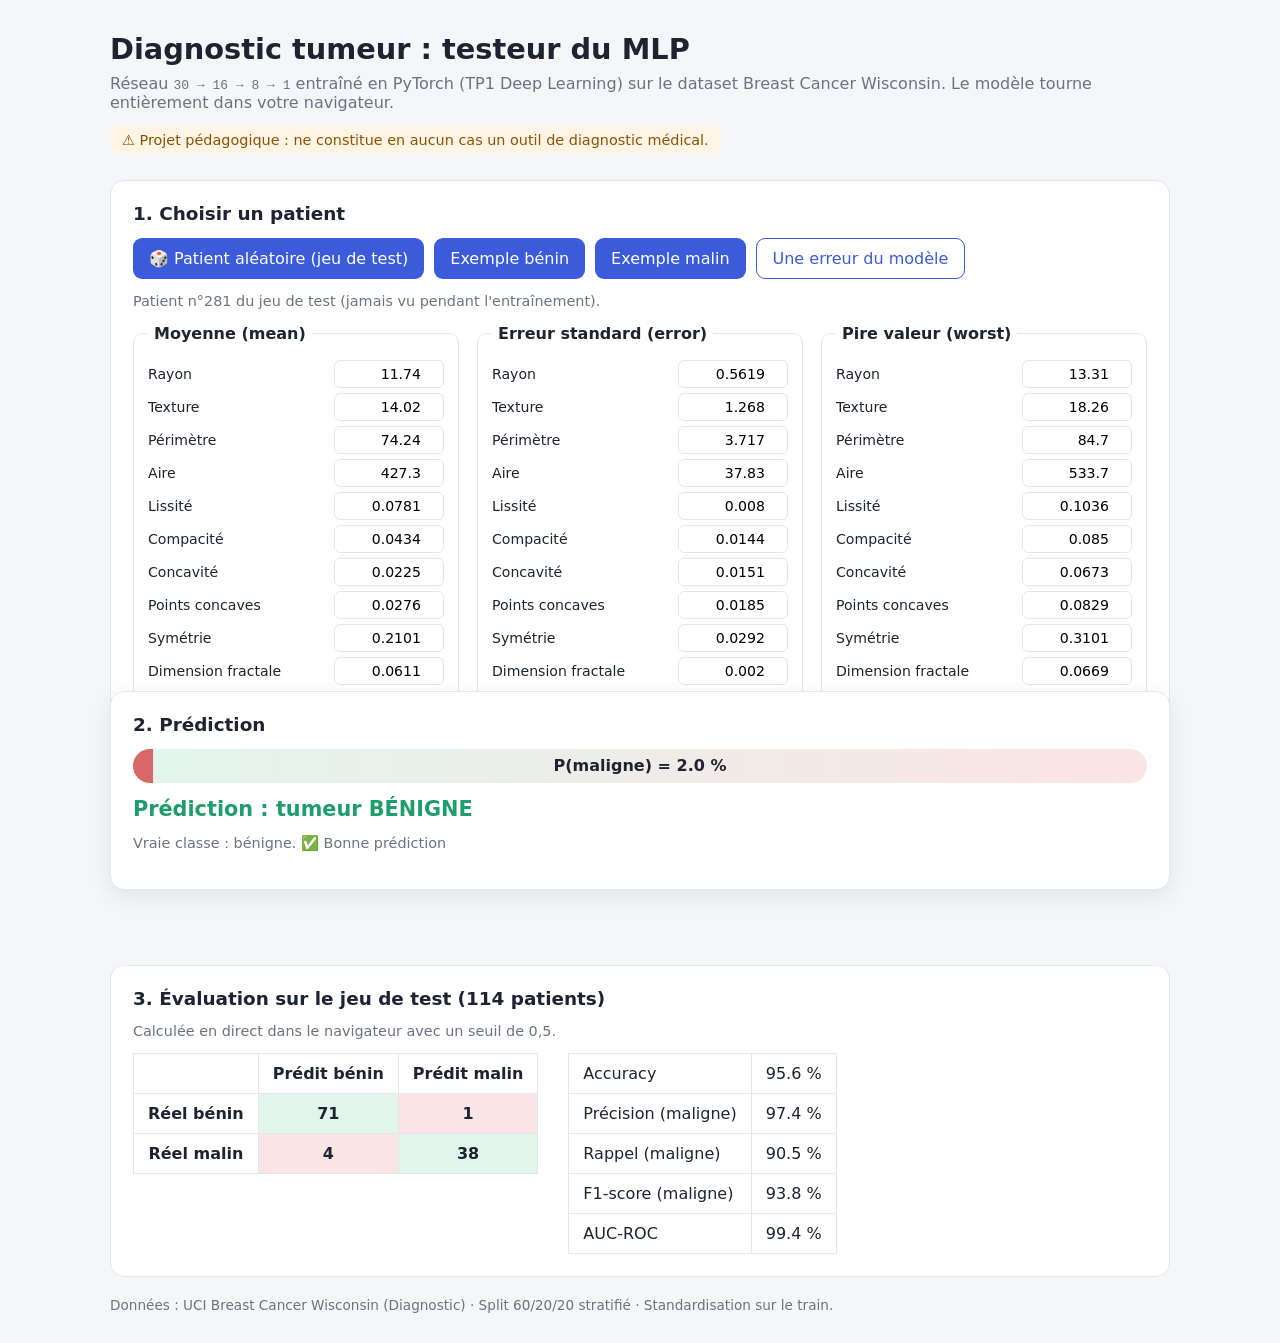
==== docs/index.html @ 28ab76d0 "App de test du MLP cancer du sein (TP1 Deep Learning) Co-Authored-By: Claude Opus 5.5 <noreply@anthr" ====
<!doctype html>
<html lang="fr">
<head>
  <meta charset="utf-8">
  <meta name="viewport" content="width=device-width, initial-scale=1">
  <title>Test du MLP — Cancer du sein (TP1 Deep Learning)</title>
  <link rel="stylesheet" href="style.css">
</head>
<body>
  <header>
    <h1>Diagnostic tumeur : testeur du MLP</h1>
    <p class="sub">Réseau <code>30 → 16 → 8 → 1</code> entraîné en PyTorch (TP1 Deep Learning) sur le dataset
      Breast Cancer Wisconsin. Le modèle tourne entièrement dans votre navigateur.</p>
    <p class="warn">⚠️ Projet pédagogique : ne constitue en aucun cas un outil de diagnostic médical.</p>
  </header>

  <main>
    <section class="card">
      <h2>1. Choisir un patient</h2>
      <div class="actions">
        <button id="btn-random">🎲 Patient aléatoire (jeu de test)</button>
        <button id="btn-benign">Exemple bénin</button>
        <button id="btn-malignant">Exemple malin</button>
        <button id="btn-error" class="ghost">Une erreur du modèle</button>
      </div>
      <p id="source" class="muted">Chargez un patient ou modifiez les valeurs ci-dessous à la main.</p>
      <div id="form" class="groups"></div>
    </section>

    <section class="card result" id="result">
      <h2>2. Prédiction</h2>
      <div class="gauge"><div id="gauge-fill"></div><span id="gauge-label">—</span></div>
      <p id="verdict" class="verdict">—</p>
      <p id="truth" class="muted"></p>
    </section>

    <section class="card">
      <h2>3. Évaluation sur le jeu de test (114 patients)</h2>
      <p class="muted">Calculée en direct dans le navigateur avec un seuil de 0,5.</p>
      <div class="eval">
        <table class="cm" id="cm"></table>
        <table class="metrics" id="metrics"></table>
      </div>
    </section>
  </main>

  <footer>Données : UCI Breast Cancer Wisconsin (Diagnostic) · Split 60/20/20 stratifié · Standardisation sur le train.</footer>
  <script src="app.js"></script>
</body>
</html>
---- docs/style.css ----
:root {
  --bg: #f5f6f8; --card: #fff; --text: #1d2330; --muted: #6b7280;
  --benign: #1f9d6b; --malignant: #d64545; --accent: #3b5bdb; --border: #e3e6eb;
}
* { box-sizing: border-box; }
body { margin: 0; font-family: system-ui, -apple-system, "Segoe UI", sans-serif; background: var(--bg); color: var(--text); }
header, main, footer { max-width: 1100px; margin: 0 auto; padding: 0 20px; }
header { padding-top: 32px; }
h1 { margin: 0 0 8px; font-size: 1.8rem; }
h2 { margin: 0 0 14px; font-size: 1.15rem; }
.sub { margin: 0; color: var(--muted); }
.warn { display: inline-block; margin: 14px 0 6px; padding: 6px 12px; border-radius: 8px; background: #fff4e5; color: #8a5300; font-size: .9rem; }
.card { background: var(--card); border: 1px solid var(--border); border-radius: 14px; padding: 22px; margin: 20px 0; }
.muted { color: var(--muted); font-size: .9rem; }
.actions { display: flex; flex-wrap: wrap; gap: 10px; }
button { border: 0; border-radius: 9px; padding: 10px 16px; font: inherit; cursor: pointer; background: var(--accent); color: #fff; }
button:hover { filter: brightness(1.1); }
button.ghost { background: transparent; color: var(--accent); border: 1px solid var(--accent); }
.groups { display: grid; grid-template-columns: repeat(auto-fit, minmax(300px, 1fr)); gap: 18px; margin-top: 8px; }
fieldset { border: 1px solid var(--border); border-radius: 10px; padding: 12px 14px; margin: 0; }
legend { font-weight: 600; padding: 0 6px; }
label { display: flex; justify-content: space-between; align-items: center; gap: 10px; font-size: .88rem; margin: 5px 0; }
input { width: 110px; padding: 5px 7px; border: 1px solid var(--border); border-radius: 6px; font: inherit; text-align: right; }
.result { position: sticky; bottom: 10px; box-shadow: 0 6px 24px rgba(0,0,0,.08); }
.gauge { position: relative; height: 34px; border-radius: 17px; background: linear-gradient(90deg, #e2f5ec, #fbe4e4); overflow: hidden; }
#gauge-fill { height: 100%; width: 0; background: var(--malignant); opacity: .8; transition: width .3s; }
#gauge-label { position: absolute; inset: 0; display: grid; place-items: center; font-weight: 600; }
.verdict { font-size: 1.3rem; font-weight: 700; margin: 14px 0 4px; }
.verdict.benign { color: var(--benign); }
.verdict.malignant { color: var(--malignant); }
.eval { display: flex; flex-wrap: wrap; gap: 30px; align-items: flex-start; }
table { border-collapse: collapse; }
td, th { border: 1px solid var(--border); padding: 10px 14px; text-align: center; }
.cm td.hit { background: #e2f5ec; font-weight: 700; }
.cm td.miss { background: #fbe4e4; font-weight: 700; }
.metrics td:first-child { text-align: left; }
footer { color: var(--muted); font-size: .85rem; padding-bottom: 30px; }
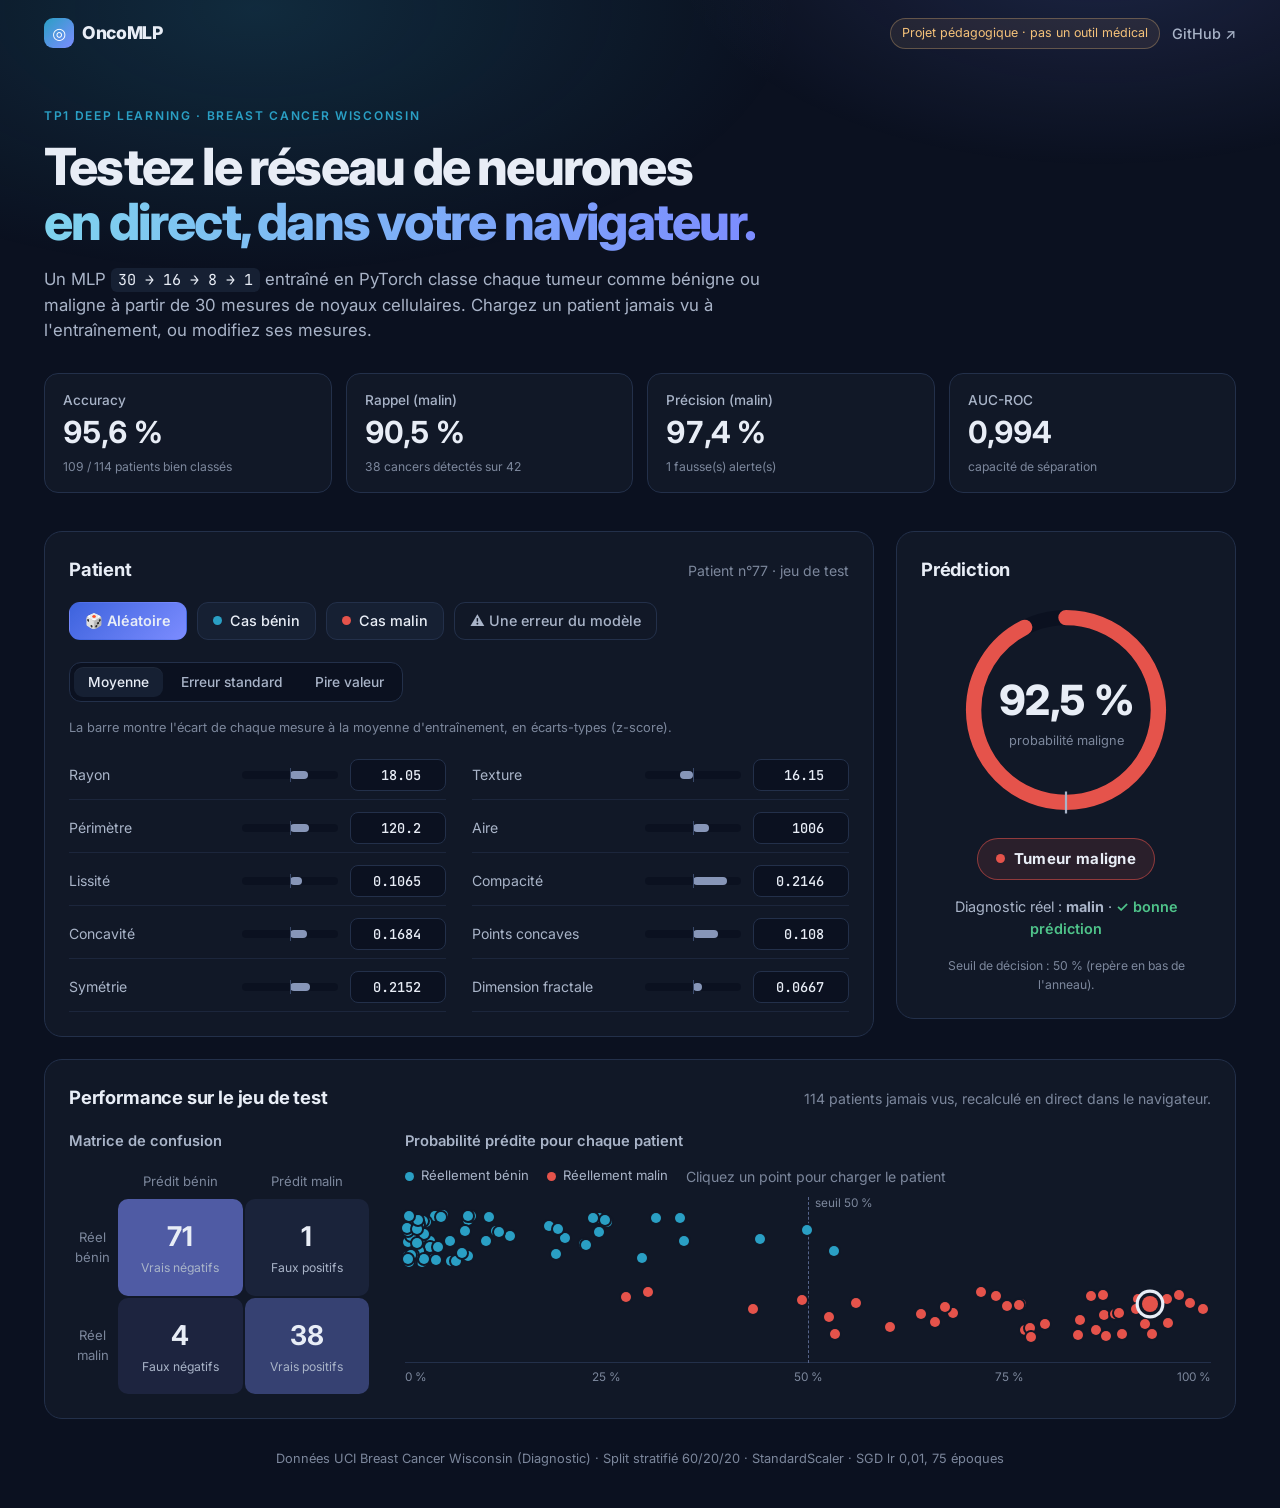
==== commit 3246895c: "Refonte du design : thème sombre, jauge circulaire, z-scores, graphique des probabilités Co-Authored" ====
--- a/docs/index.html
+++ b/docs/index.html
@@ -3,48 +3,94 @@
 <head>
   <meta charset="utf-8">
   <meta name="viewport" content="width=device-width, initial-scale=1">
-  <title>Test du MLP — Cancer du sein (TP1 Deep Learning)</title>
+  <title>OncoMLP · Testeur du modèle du TP1 Deep Learning</title>
+  <link rel="preconnect" href="https://fonts.googleapis.com">
+  <link rel="preconnect" href="https://fonts.gstatic.com" crossorigin>
+  <link href="https://fonts.googleapis.com/css2?family=Inter:wght@400;500;600;700;800&family=JetBrains+Mono:wght@500&display=swap" rel="stylesheet">
   <link rel="stylesheet" href="style.css">
 </head>
 <body>
-  <header>
-    <h1>Diagnostic tumeur : testeur du MLP</h1>
-    <p class="sub">Réseau <code>30 → 16 → 8 → 1</code> entraîné en PyTorch (TP1 Deep Learning) sur le dataset
-      Breast Cancer Wisconsin. Le modèle tourne entièrement dans votre navigateur.</p>
-    <p class="warn">⚠️ Projet pédagogique : ne constitue en aucun cas un outil de diagnostic médical.</p>
+  <div class="glow"></div>
+
+  <nav class="topbar">
+    <div class="brand"><span class="logo">◎</span> OncoMLP</div>
+    <div class="nav-right">
+      <span class="pill-warn">Projet pédagogique · pas un outil médical</span>
+      <a class="gh" href="https://github.com/diarraaaa/breast-cancer-mlp-demo" target="_blank" rel="noopener">GitHub ↗</a>
+    </div>
+  </nav>
+
+  <header class="hero">
+    <p class="eyebrow">TP1 Deep Learning · Breast Cancer Wisconsin</p>
+    <h1>Testez le réseau de neurones<br><span class="grad">en direct, dans votre navigateur.</span></h1>
+    <p class="lead">Un MLP <code>30 → 16 → 8 → 1</code> entraîné en PyTorch classe chaque tumeur comme bénigne ou maligne
+      à partir de 30 mesures de noyaux cellulaires. Chargez un patient jamais vu à l'entraînement, ou modifiez ses mesures.</p>
+    <div class="kpis" id="kpis"></div>
   </header>
 
-  <main>
-    <section class="card">
-      <h2>1. Choisir un patient</h2>
+  <main class="layout">
+    <section class="panel inputs">
+      <div class="panel-head">
+        <h2>Patient</h2>
+        <p class="muted" id="source">—</p>
+      </div>
       <div class="actions">
-        <button id="btn-random">🎲 Patient aléatoire (jeu de test)</button>
-        <button id="btn-benign">Exemple bénin</button>
-        <button id="btn-malignant">Exemple malin</button>
-        <button id="btn-error" class="ghost">Une erreur du modèle</button>
+        <button class="btn primary" id="btn-random">🎲 Aléatoire</button>
+        <button class="btn" id="btn-benign"><i class="dot benign"></i>Cas bénin</button>
+        <button class="btn" id="btn-malignant"><i class="dot malignant"></i>Cas malin</button>
+        <button class="btn ghost" id="btn-error">⚠ Une erreur du modèle</button>
       </div>
-      <p id="source" class="muted">Chargez un patient ou modifiez les valeurs ci-dessous à la main.</p>
-      <div id="form" class="groups"></div>
+      <div class="tabs" role="tablist" id="tabs"></div>
+      <p class="hint">La barre montre l'écart de chaque mesure à la moyenne d'entraînement, en écarts-types (z-score).</p>
+      <div class="features" id="features"></div>
     </section>
 
-    <section class="card result" id="result">
-      <h2>2. Prédiction</h2>
-      <div class="gauge"><div id="gauge-fill"></div><span id="gauge-label">—</span></div>
-      <p id="verdict" class="verdict">—</p>
-      <p id="truth" class="muted"></p>
-    </section>
-
-    <section class="card">
-      <h2>3. Évaluation sur le jeu de test (114 patients)</h2>
-      <p class="muted">Calculée en direct dans le navigateur avec un seuil de 0,5.</p>
-      <div class="eval">
-        <table class="cm" id="cm"></table>
-        <table class="metrics" id="metrics"></table>
+    <aside class="panel result">
+      <h2>Prédiction</h2>
+      <div class="ring-wrap">
+        <svg viewBox="0 0 200 200" class="ring">
+          <circle cx="100" cy="100" r="84" class="ring-track"/>
+          <circle cx="100" cy="100" r="84" class="ring-fill" id="ring-fill"/>
+          <line x1="6" y1="100" x2="26" y2="100" class="ring-tick"/>
+        </svg>
+        <div class="ring-center">
+          <div class="ring-value" id="ring-value">—</div>
+          <div class="ring-label">probabilité maligne</div>
+        </div>
       </div>
-    </section>
+      <div class="verdict" id="verdict">—</div>
+      <div class="truth" id="truth"></div>
+      <p class="fine">Seuil de décision : 50 % (repère en bas de l'anneau).</p>
+    </aside>
   </main>
 
-  <footer>Données : UCI Breast Cancer Wisconsin (Diagnostic) · Split 60/20/20 stratifié · Standardisation sur le train.</footer>
+  <section class="panel eval">
+    <div class="panel-head">
+      <h2>Performance sur le jeu de test</h2>
+      <p class="muted">114 patients jamais vus, recalculé en direct dans le navigateur.</p>
+    </div>
+    <div class="eval-grid">
+      <div>
+        <h3>Matrice de confusion</h3>
+        <div class="cm" id="cm"></div>
+      </div>
+      <div class="strip-wrap">
+        <h3>Probabilité prédite pour chaque patient</h3>
+        <div class="legend">
+          <span><i class="dot benign"></i>Réellement bénin</span>
+          <span><i class="dot malignant"></i>Réellement malin</span>
+          <span class="muted">Cliquez un point pour charger le patient</span>
+        </div>
+        <div class="strip" id="strip"></div>
+      </div>
+    </div>
+  </section>
+
+  <footer>
+    Données UCI Breast Cancer Wisconsin (Diagnostic) · Split stratifié 60/20/20 · StandardScaler · SGD lr 0,01, 75 époques
+  </footer>
+
+  <div class="tooltip" id="tooltip"></div>
   <script src="app.js"></script>
 </body>
 </html>
--- a/docs/style.css
+++ b/docs/style.css
@@ -1,37 +1,140 @@
 :root {
-  --bg: #f5f6f8; --card: #fff; --text: #1d2330; --muted: #6b7280;
-  --benign: #1f9d6b; --malignant: #d64545; --accent: #3b5bdb; --border: #e3e6eb;
+  --bg: #0b1120;
+  --surface: #111827;
+  --surface-2: #162033;
+  --border: #23304a;
+  --text: #e8edf6;
+  --text-2: #a9b4c8;
+  --muted: #7c879c;
+  --benign: #2a9fc4;
+  --malignant: #e5534b;
+  --accent: #7c8cff;
+  --radius: 18px;
 }
 * { box-sizing: border-box; }
-body { margin: 0; font-family: system-ui, -apple-system, "Segoe UI", sans-serif; background: var(--bg); color: var(--text); }
-header, main, footer { max-width: 1100px; margin: 0 auto; padding: 0 20px; }
-header { padding-top: 32px; }
-h1 { margin: 0 0 8px; font-size: 1.8rem; }
-h2 { margin: 0 0 14px; font-size: 1.15rem; }
-.sub { margin: 0; color: var(--muted); }
-.warn { display: inline-block; margin: 14px 0 6px; padding: 6px 12px; border-radius: 8px; background: #fff4e5; color: #8a5300; font-size: .9rem; }
-.card { background: var(--card); border: 1px solid var(--border); border-radius: 14px; padding: 22px; margin: 20px 0; }
-.muted { color: var(--muted); font-size: .9rem; }
-.actions { display: flex; flex-wrap: wrap; gap: 10px; }
-button { border: 0; border-radius: 9px; padding: 10px 16px; font: inherit; cursor: pointer; background: var(--accent); color: #fff; }
-button:hover { filter: brightness(1.1); }
-button.ghost { background: transparent; color: var(--accent); border: 1px solid var(--accent); }
-.groups { display: grid; grid-template-columns: repeat(auto-fit, minmax(300px, 1fr)); gap: 18px; margin-top: 8px; }
-fieldset { border: 1px solid var(--border); border-radius: 10px; padding: 12px 14px; margin: 0; }
-legend { font-weight: 600; padding: 0 6px; }
-label { display: flex; justify-content: space-between; align-items: center; gap: 10px; font-size: .88rem; margin: 5px 0; }
-input { width: 110px; padding: 5px 7px; border: 1px solid var(--border); border-radius: 6px; font: inherit; text-align: right; }
-.result { position: sticky; bottom: 10px; box-shadow: 0 6px 24px rgba(0,0,0,.08); }
-.gauge { position: relative; height: 34px; border-radius: 17px; background: linear-gradient(90deg, #e2f5ec, #fbe4e4); overflow: hidden; }
-#gauge-fill { height: 100%; width: 0; background: var(--malignant); opacity: .8; transition: width .3s; }
-#gauge-label { position: absolute; inset: 0; display: grid; place-items: center; font-weight: 600; }
-.verdict { font-size: 1.3rem; font-weight: 700; margin: 14px 0 4px; }
-.verdict.benign { color: var(--benign); }
-.verdict.malignant { color: var(--malignant); }
-.eval { display: flex; flex-wrap: wrap; gap: 30px; align-items: flex-start; }
-table { border-collapse: collapse; }
-td, th { border: 1px solid var(--border); padding: 10px 14px; text-align: center; }
-.cm td.hit { background: #e2f5ec; font-weight: 700; }
-.cm td.miss { background: #fbe4e4; font-weight: 700; }
-.metrics td:first-child { text-align: left; }
-footer { color: var(--muted); font-size: .85rem; padding-bottom: 30px; }
+html { scroll-behavior: smooth; }
+body {
+  margin: 0; min-height: 100vh; background: var(--bg); color: var(--text);
+  font-family: "Inter", system-ui, sans-serif; font-size: 15px; line-height: 1.5;
+}
+.glow {
+  position: fixed; inset: -20vh -10vw auto; height: 70vh; z-index: -1; pointer-events: none;
+  background: radial-gradient(50% 60% at 25% 30%, rgba(42, 159, 196, .18), transparent 70%),
+              radial-gradient(40% 50% at 80% 20%, rgba(124, 140, 255, .16), transparent 70%);
+}
+code { font-family: "JetBrains Mono", monospace; font-size: .9em; background: var(--surface-2); padding: 2px 7px; border-radius: 6px; color: var(--text); }
+.muted { color: var(--muted); margin: 0; font-size: .88rem; }
+
+/* Top bar */
+.topbar { max-width: 1240px; margin: 0 auto; padding: 18px 24px; display: flex; align-items: center; justify-content: space-between; gap: 12px; }
+.brand { font-weight: 800; letter-spacing: -.02em; font-size: 1.1rem; display: flex; align-items: center; gap: 8px; }
+.logo { display: grid; place-items: center; width: 30px; height: 30px; border-radius: 9px; background: linear-gradient(135deg, var(--benign), var(--accent)); color: #fff; font-size: 1rem; }
+.nav-right { display: flex; align-items: center; gap: 12px; }
+.pill-warn { font-size: .78rem; color: #f5c27a; border: 1px solid rgba(245, 194, 122, .3); background: rgba(245, 194, 122, .08); padding: 5px 11px; border-radius: 999px; }
+.gh { color: var(--text-2); text-decoration: none; font-size: .9rem; font-weight: 500; }
+.gh:hover { color: var(--text); }
+
+/* Hero */
+.hero { max-width: 1240px; margin: 0 auto; padding: 40px 24px 10px; }
+.eyebrow { text-transform: uppercase; letter-spacing: .14em; font-size: .75rem; font-weight: 600; color: var(--benign); margin: 0 0 14px; }
+h1 { font-size: clamp(2rem, 4.2vw, 3.2rem); line-height: 1.08; letter-spacing: -.035em; margin: 0 0 18px; font-weight: 800; }
+.grad { background: linear-gradient(90deg, #7fd3ee, var(--accent)); -webkit-background-clip: text; background-clip: text; color: transparent; }
+.lead { max-width: 720px; color: var(--text-2); font-size: 1.05rem; margin: 0 0 30px; }
+.kpis { display: grid; grid-template-columns: repeat(auto-fit, minmax(150px, 1fr)); gap: 14px; }
+.kpi { background: var(--surface); border: 1px solid var(--border); border-radius: 14px; padding: 16px 18px; }
+.kpi-value { font-size: 1.9rem; font-weight: 700; letter-spacing: -.03em; font-variant-numeric: tabular-nums; }
+.kpi-label { color: var(--text-2); font-size: .85rem; font-weight: 500; }
+.kpi-note { color: var(--muted); font-size: .76rem; margin-top: 2px; }
+
+/* Layout */
+.layout { max-width: 1240px; margin: 28px auto 0; padding: 0 24px; display: grid; grid-template-columns: minmax(0, 1fr) 340px; gap: 22px; align-items: start; }
+.panel { background: var(--surface); border: 1px solid var(--border); border-radius: var(--radius); padding: 24px; }
+.panel h2 { margin: 0; font-size: 1.15rem; letter-spacing: -.01em; }
+.panel h3 { margin: 0 0 14px; font-size: .92rem; font-weight: 600; color: var(--text-2); }
+.panel-head { display: flex; justify-content: space-between; align-items: baseline; gap: 16px; flex-wrap: wrap; margin-bottom: 18px; }
+
+/* Buttons */
+.actions { display: flex; flex-wrap: wrap; gap: 10px; margin-bottom: 22px; }
+.btn {
+  display: inline-flex; align-items: center; gap: 8px; border: 1px solid var(--border); background: var(--surface-2);
+  color: var(--text); border-radius: 11px; padding: 9px 15px; font: 500 .9rem "Inter", sans-serif; cursor: pointer;
+  transition: border-color .15s, transform .15s, background .15s;
+}
+.btn:hover { border-color: #3a4a6b; transform: translateY(-1px); }
+.btn.primary { background: linear-gradient(135deg, #3d63dd, var(--accent)); border-color: transparent; font-weight: 600; }
+.btn.ghost { background: transparent; color: var(--text-2); }
+.dot { display: inline-block; width: 9px; height: 9px; border-radius: 50%; }
+.dot.benign { background: var(--benign); }
+.dot.malignant { background: var(--malignant); }
+
+/* Tabs */
+.tabs { display: inline-flex; background: var(--bg); border: 1px solid var(--border); border-radius: 12px; padding: 4px; gap: 4px; margin-bottom: 10px; }
+.tab { border: 0; background: transparent; color: var(--text-2); font: 500 .86rem "Inter", sans-serif; padding: 7px 14px; border-radius: 9px; cursor: pointer; }
+.tab.active { background: var(--surface-2); color: var(--text); box-shadow: 0 1px 0 rgba(255,255,255,.04) inset; }
+.hint { color: var(--muted); font-size: .8rem; margin: 6px 0 14px; }
+
+/* Features */
+.features { display: grid; grid-template-columns: repeat(auto-fit, minmax(330px, 1fr)); gap: 4px 26px; }
+.feat { display: grid; grid-template-columns: 1fr 96px 96px; align-items: center; gap: 12px; padding: 8px 0; border-bottom: 1px solid rgba(35, 48, 74, .6); }
+.feat-name { font-size: .88rem; color: var(--text-2); white-space: nowrap; overflow: hidden; text-overflow: ellipsis; }
+.zbar { position: relative; height: 8px; background: var(--bg); border-radius: 4px; }
+.zbar::after { content: ""; position: absolute; left: 50%; top: -3px; bottom: -3px; width: 1px; background: #3a4a6b; }
+.zbar-fill { position: absolute; top: 0; bottom: 0; background: #8796b8; border-radius: 4px; transition: left .25s, width .25s; }
+.feat input {
+  width: 100%; background: var(--bg); border: 1px solid var(--border); color: var(--text); border-radius: 8px;
+  padding: 6px 9px; font: 500 .85rem "JetBrains Mono", monospace; text-align: right; outline: none;
+}
+.feat input:focus { border-color: var(--accent); box-shadow: 0 0 0 3px rgba(124, 140, 255, .18); }
+
+/* Result */
+.result { position: sticky; top: 20px; text-align: center; }
+.result h2 { text-align: left; }
+.ring-wrap { position: relative; width: 220px; height: 220px; margin: 16px auto 8px; }
+.ring { width: 100%; height: 100%; transform: rotate(-90deg); }
+.ring-track { fill: none; stroke: var(--bg); stroke-width: 14; }
+.ring-fill { fill: none; stroke: var(--benign); stroke-width: 14; stroke-linecap: round; stroke-dasharray: 527.8; stroke-dashoffset: 527.8; transition: stroke-dashoffset .6s cubic-bezier(.2,.8,.2,1), stroke .3s; }
+.ring-tick { stroke: var(--text-2); stroke-width: 2; }
+.ring-center { position: absolute; inset: 0; display: grid; place-content: center; }
+.ring-value { font-size: 2.6rem; font-weight: 800; letter-spacing: -.04em; font-variant-numeric: tabular-nums; }
+.ring-label { color: var(--muted); font-size: .8rem; }
+.verdict { display: inline-flex; align-items: center; gap: 9px; margin-top: 10px; padding: 9px 18px; border-radius: 999px; font-weight: 700; letter-spacing: .02em; background: var(--surface-2); border: 1px solid var(--border); }
+.verdict.benign { border-color: rgba(42, 159, 196, .5); background: rgba(42, 159, 196, .12); }
+.verdict.malignant { border-color: rgba(229, 83, 75, .55); background: rgba(229, 83, 75, .12); }
+.truth { margin-top: 16px; font-size: .9rem; color: var(--text-2); min-height: 1.4em; }
+.truth .ok { color: #4fc38a; font-weight: 600; }
+.truth .ko { color: #f08a84; font-weight: 600; }
+.fine { color: var(--muted); font-size: .76rem; margin: 18px 0 0; }
+
+/* Evaluation */
+.eval { max-width: 1192px; margin: 22px auto 0; }
+.eval-grid { display: grid; grid-template-columns: 300px minmax(0, 1fr); gap: 36px; }
+.cm { display: grid; grid-template-columns: auto 1fr 1fr; gap: 2px; font-size: .82rem; }
+.cm .axis { color: var(--muted); display: grid; place-items: center; padding: 6px; text-align: center; }
+.cm .cell { border-radius: 10px; padding: 18px 8px; text-align: center; cursor: default; }
+.cm .cell b { display: block; font-size: 1.7rem; font-weight: 700; color: var(--text); }
+.cm .cell span { color: var(--text-2); font-size: .76rem; }
+.legend { display: flex; gap: 18px; flex-wrap: wrap; font-size: .82rem; color: var(--text-2); margin-bottom: 8px; }
+.legend span { display: inline-flex; align-items: center; gap: 7px; }
+.strip { position: relative; height: 190px; margin-top: 10px; }
+.strip .axis-line { position: absolute; left: 0; right: 0; bottom: 24px; height: 1px; background: var(--border); }
+.strip .thr { position: absolute; top: 0; bottom: 24px; width: 0; border-left: 1px dashed #56648a; }
+.strip .thr-label { position: absolute; top: -2px; transform: translateX(6px); font-size: .74rem; color: var(--muted); white-space: nowrap; }
+.strip .tick { position: absolute; bottom: 0; transform: translateX(-50%); font-size: .74rem; color: var(--muted); white-space: nowrap; }
+.strip .tick:first-of-type { transform: none; }
+.strip .tick:last-of-type { transform: translateX(-100%); }
+.strip .pt { position: absolute; width: 10px; height: 10px; margin: -5px 0 0 -5px; border-radius: 50%; box-shadow: 0 0 0 2px var(--surface); cursor: pointer; transition: transform .15s; }
+.strip .pt::before { content: ""; position: absolute; inset: -6px; }
+.strip .pt:hover, .strip .pt.current { transform: scale(1.6); z-index: 2; }
+.strip .pt.current { box-shadow: 0 0 0 2px var(--surface), 0 0 0 4px var(--text); }
+
+.tooltip { position: fixed; pointer-events: none; background: #1d2840; border: 1px solid #33425f; color: var(--text); padding: 8px 11px; border-radius: 9px; font-size: .8rem; box-shadow: 0 8px 24px rgba(0,0,0,.35); opacity: 0; transition: opacity .12s; z-index: 10; max-width: 260px; }
+.tooltip.show { opacity: 1; }
+
+footer { max-width: 1240px; margin: 0 auto; padding: 30px 24px 40px; color: var(--muted); font-size: .8rem; text-align: center; }
+
+@media (max-width: 920px) {
+  .layout { grid-template-columns: 1fr; }
+  .result { position: static; order: -1; }
+  .eval-grid { grid-template-columns: 1fr; }
+  .eval { margin: 22px 24px 0; }
+}
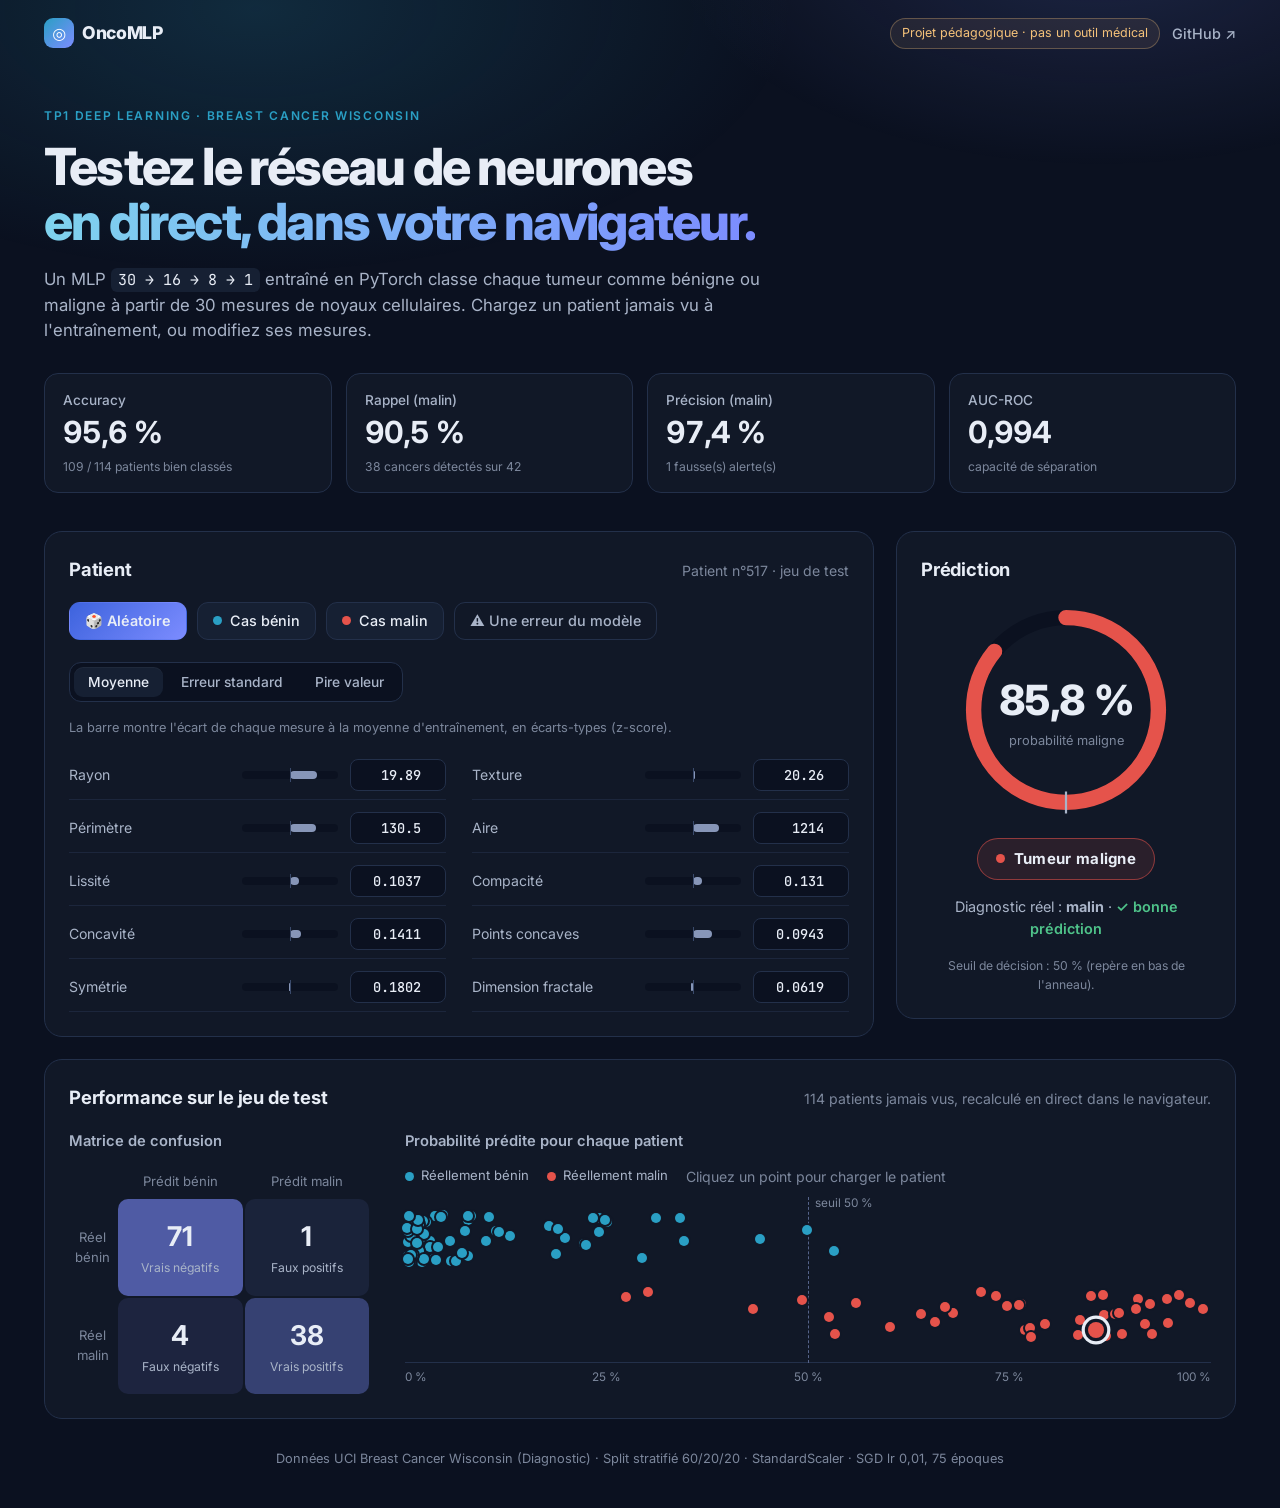
==== commit f8999259: "Page autonome : CSS, JS et modèle intégrés dans docs/index.html Corrige l'affichage sans CSS quand l" ====
--- a/docs/index.html
+++ b/docs/index.html
@@ -7,7 +7,148 @@
   <link rel="preconnect" href="https://fonts.googleapis.com">
   <link rel="preconnect" href="https://fonts.gstatic.com" crossorigin>
   <link href="https://fonts.googleapis.com/css2?family=Inter:wght@400;500;600;700;800&family=JetBrains+Mono:wght@500&display=swap" rel="stylesheet">
-  <link rel="stylesheet" href="style.css">
+  <style>
+:root {
+  --bg: #0b1120;
+  --surface: #111827;
+  --surface-2: #162033;
+  --border: #23304a;
+  --text: #e8edf6;
+  --text-2: #a9b4c8;
+  --muted: #7c879c;
+  --benign: #2a9fc4;
+  --malignant: #e5534b;
+  --accent: #7c8cff;
+  --radius: 18px;
+}
+* { box-sizing: border-box; }
+html { scroll-behavior: smooth; }
+body {
+  margin: 0; min-height: 100vh; background: var(--bg); color: var(--text);
+  font-family: "Inter", system-ui, sans-serif; font-size: 15px; line-height: 1.5;
+}
+.glow {
+  position: fixed; inset: -20vh -10vw auto; height: 70vh; z-index: -1; pointer-events: none;
+  background: radial-gradient(50% 60% at 25% 30%, rgba(42, 159, 196, .18), transparent 70%),
+              radial-gradient(40% 50% at 80% 20%, rgba(124, 140, 255, .16), transparent 70%);
+}
+code { font-family: "JetBrains Mono", monospace; font-size: .9em; background: var(--surface-2); padding: 2px 7px; border-radius: 6px; color: var(--text); }
+.muted { color: var(--muted); margin: 0; font-size: .88rem; }
+
+/* Top bar */
+.topbar { max-width: 1240px; margin: 0 auto; padding: 18px 24px; display: flex; align-items: center; justify-content: space-between; gap: 12px; }
+.brand { font-weight: 800; letter-spacing: -.02em; font-size: 1.1rem; display: flex; align-items: center; gap: 8px; }
+.logo { display: grid; place-items: center; width: 30px; height: 30px; border-radius: 9px; background: linear-gradient(135deg, var(--benign), var(--accent)); color: #fff; font-size: 1rem; }
+.nav-right { display: flex; align-items: center; gap: 12px; }
+.pill-warn { font-size: .78rem; color: #f5c27a; border: 1px solid rgba(245, 194, 122, .3); background: rgba(245, 194, 122, .08); padding: 5px 11px; border-radius: 999px; }
+.gh { color: var(--text-2); text-decoration: none; font-size: .9rem; font-weight: 500; }
+.gh:hover { color: var(--text); }
+
+/* Hero */
+.hero { max-width: 1240px; margin: 0 auto; padding: 40px 24px 10px; }
+.eyebrow { text-transform: uppercase; letter-spacing: .14em; font-size: .75rem; font-weight: 600; color: var(--benign); margin: 0 0 14px; }
+h1 { font-size: clamp(2rem, 4.2vw, 3.2rem); line-height: 1.08; letter-spacing: -.035em; margin: 0 0 18px; font-weight: 800; }
+.grad { background: linear-gradient(90deg, #7fd3ee, var(--accent)); -webkit-background-clip: text; background-clip: text; color: transparent; }
+.lead { max-width: 720px; color: var(--text-2); font-size: 1.05rem; margin: 0 0 30px; }
+.kpis { display: grid; grid-template-columns: repeat(auto-fit, minmax(150px, 1fr)); gap: 14px; }
+.kpi { background: var(--surface); border: 1px solid var(--border); border-radius: 14px; padding: 16px 18px; }
+.kpi-value { font-size: 1.9rem; font-weight: 700; letter-spacing: -.03em; font-variant-numeric: tabular-nums; }
+.kpi-label { color: var(--text-2); font-size: .85rem; font-weight: 500; }
+.kpi-note { color: var(--muted); font-size: .76rem; margin-top: 2px; }
+
+/* Layout */
+.layout { max-width: 1240px; margin: 28px auto 0; padding: 0 24px; display: grid; grid-template-columns: minmax(0, 1fr) 340px; gap: 22px; align-items: start; }
+.panel { background: var(--surface); border: 1px solid var(--border); border-radius: var(--radius); padding: 24px; }
+.panel h2 { margin: 0; font-size: 1.15rem; letter-spacing: -.01em; }
+.panel h3 { margin: 0 0 14px; font-size: .92rem; font-weight: 600; color: var(--text-2); }
+.panel-head { display: flex; justify-content: space-between; align-items: baseline; gap: 16px; flex-wrap: wrap; margin-bottom: 18px; }
+
+/* Buttons */
+.actions { display: flex; flex-wrap: wrap; gap: 10px; margin-bottom: 22px; }
+.btn {
+  display: inline-flex; align-items: center; gap: 8px; border: 1px solid var(--border); background: var(--surface-2);
+  color: var(--text); border-radius: 11px; padding: 9px 15px; font: 500 .9rem "Inter", sans-serif; cursor: pointer;
+  transition: border-color .15s, transform .15s, background .15s;
+}
+.btn:hover { border-color: #3a4a6b; transform: translateY(-1px); }
+.btn.primary { background: linear-gradient(135deg, #3d63dd, var(--accent)); border-color: transparent; font-weight: 600; }
+.btn.ghost { background: transparent; color: var(--text-2); }
+.dot { display: inline-block; width: 9px; height: 9px; border-radius: 50%; }
+.dot.benign { background: var(--benign); }
+.dot.malignant { background: var(--malignant); }
+
+/* Tabs */
+.tabs { display: inline-flex; background: var(--bg); border: 1px solid var(--border); border-radius: 12px; padding: 4px; gap: 4px; margin-bottom: 10px; }
+.tab { border: 0; background: transparent; color: var(--text-2); font: 500 .86rem "Inter", sans-serif; padding: 7px 14px; border-radius: 9px; cursor: pointer; }
+.tab.active { background: var(--surface-2); color: var(--text); box-shadow: 0 1px 0 rgba(255,255,255,.04) inset; }
+.hint { color: var(--muted); font-size: .8rem; margin: 6px 0 14px; }
+
+/* Features */
+.features { display: grid; grid-template-columns: repeat(auto-fit, minmax(330px, 1fr)); gap: 4px 26px; }
+.feat { display: grid; grid-template-columns: 1fr 96px 96px; align-items: center; gap: 12px; padding: 8px 0; border-bottom: 1px solid rgba(35, 48, 74, .6); }
+.feat-name { font-size: .88rem; color: var(--text-2); white-space: nowrap; overflow: hidden; text-overflow: ellipsis; }
+.zbar { position: relative; height: 8px; background: var(--bg); border-radius: 4px; }
+.zbar::after { content: ""; position: absolute; left: 50%; top: -3px; bottom: -3px; width: 1px; background: #3a4a6b; }
+.zbar-fill { position: absolute; top: 0; bottom: 0; background: #8796b8; border-radius: 4px; transition: left .25s, width .25s; }
+.feat input {
+  width: 100%; background: var(--bg); border: 1px solid var(--border); color: var(--text); border-radius: 8px;
+  padding: 6px 9px; font: 500 .85rem "JetBrains Mono", monospace; text-align: right; outline: none;
+}
+.feat input:focus { border-color: var(--accent); box-shadow: 0 0 0 3px rgba(124, 140, 255, .18); }
+
+/* Result */
+.result { position: sticky; top: 20px; text-align: center; }
+.result h2 { text-align: left; }
+.ring-wrap { position: relative; width: 220px; height: 220px; margin: 16px auto 8px; }
+.ring { width: 100%; height: 100%; transform: rotate(-90deg); }
+.ring-track { fill: none; stroke: var(--bg); stroke-width: 14; }
+.ring-fill { fill: none; stroke: var(--benign); stroke-width: 14; stroke-linecap: round; stroke-dasharray: 527.8; stroke-dashoffset: 527.8; transition: stroke-dashoffset .6s cubic-bezier(.2,.8,.2,1), stroke .3s; }
+.ring-tick { stroke: var(--text-2); stroke-width: 2; }
+.ring-center { position: absolute; inset: 0; display: grid; place-content: center; }
+.ring-value { font-size: 2.6rem; font-weight: 800; letter-spacing: -.04em; font-variant-numeric: tabular-nums; }
+.ring-label { color: var(--muted); font-size: .8rem; }
+.verdict { display: inline-flex; align-items: center; gap: 9px; margin-top: 10px; padding: 9px 18px; border-radius: 999px; font-weight: 700; letter-spacing: .02em; background: var(--surface-2); border: 1px solid var(--border); }
+.verdict.benign { border-color: rgba(42, 159, 196, .5); background: rgba(42, 159, 196, .12); }
+.verdict.malignant { border-color: rgba(229, 83, 75, .55); background: rgba(229, 83, 75, .12); }
+.truth { margin-top: 16px; font-size: .9rem; color: var(--text-2); min-height: 1.4em; }
+.truth .ok { color: #4fc38a; font-weight: 600; }
+.truth .ko { color: #f08a84; font-weight: 600; }
+.fine { color: var(--muted); font-size: .76rem; margin: 18px 0 0; }
+
+/* Evaluation */
+.eval { max-width: 1192px; margin: 22px auto 0; }
+.eval-grid { display: grid; grid-template-columns: 300px minmax(0, 1fr); gap: 36px; }
+.cm { display: grid; grid-template-columns: auto 1fr 1fr; gap: 2px; font-size: .82rem; }
+.cm .axis { color: var(--muted); display: grid; place-items: center; padding: 6px; text-align: center; }
+.cm .cell { border-radius: 10px; padding: 18px 8px; text-align: center; cursor: default; }
+.cm .cell b { display: block; font-size: 1.7rem; font-weight: 700; color: var(--text); }
+.cm .cell span { color: var(--text-2); font-size: .76rem; }
+.legend { display: flex; gap: 18px; flex-wrap: wrap; font-size: .82rem; color: var(--text-2); margin-bottom: 8px; }
+.legend span { display: inline-flex; align-items: center; gap: 7px; }
+.strip { position: relative; height: 190px; margin-top: 10px; }
+.strip .axis-line { position: absolute; left: 0; right: 0; bottom: 24px; height: 1px; background: var(--border); }
+.strip .thr { position: absolute; top: 0; bottom: 24px; width: 0; border-left: 1px dashed #56648a; }
+.strip .thr-label { position: absolute; top: -2px; transform: translateX(6px); font-size: .74rem; color: var(--muted); white-space: nowrap; }
+.strip .tick { position: absolute; bottom: 0; transform: translateX(-50%); font-size: .74rem; color: var(--muted); white-space: nowrap; }
+.strip .tick:first-of-type { transform: none; }
+.strip .tick:last-of-type { transform: translateX(-100%); }
+.strip .pt { position: absolute; width: 10px; height: 10px; margin: -5px 0 0 -5px; border-radius: 50%; box-shadow: 0 0 0 2px var(--surface); cursor: pointer; transition: transform .15s; }
+.strip .pt::before { content: ""; position: absolute; inset: -6px; }
+.strip .pt:hover, .strip .pt.current { transform: scale(1.6); z-index: 2; }
+.strip .pt.current { box-shadow: 0 0 0 2px var(--surface), 0 0 0 4px var(--text); }
+
+.tooltip { position: fixed; pointer-events: none; background: #1d2840; border: 1px solid #33425f; color: var(--text); padding: 8px 11px; border-radius: 9px; font-size: .8rem; box-shadow: 0 8px 24px rgba(0,0,0,.35); opacity: 0; transition: opacity .12s; z-index: 10; max-width: 260px; }
+.tooltip.show { opacity: 1; }
+
+footer { max-width: 1240px; margin: 0 auto; padding: 30px 24px 40px; color: var(--muted); font-size: .8rem; text-align: center; }
+
+@media (max-width: 920px) {
+  .layout { grid-template-columns: 1fr; }
+  .result { position: static; order: -1; }
+  .eval-grid { grid-template-columns: 1fr; }
+  .eval { margin: 22px 24px 0; }
+}
+</style>
 </head>
 <body>
   <div class="glow"></div>
@@ -91,6 +232,228 @@
   </footer>
 
   <div class="tooltip" id="tooltip"></div>
-  <script src="app.js"></script>
+  <script>window.MODEL = {"feature_names": ["mean radius", "mean texture", "mean perimeter", "mean area", "mean smoothness", "mean compactness", "mean concavity", "mean concave points", "mean symmetry", "mean fractal dimension", "radius error", "texture error", "perimeter error", "area error", "smoothness error", "compactness error", "concavity error", "concave points error", "symmetry error", "fractal dimension error", "worst radius", "worst texture", "worst perimeter", "worst area", "worst smoothness", "worst compactness", "worst concavity", "worst concave points", "worst symmetry", "worst fractal dimension"], "scaler": {"mean": [14.107826979472138, 19.583636363636355, 91.7243108504399, 652.2425219941342, 0.09586442815249262, 0.10160900293255133, 0.08607760029325515, 0.04794880938416419, 0.18154134897360705, 0.06256117302052785, 0.4091627565982406, 1.2395108504398824, 2.8780090909090914, 40.38507917888561, 0.006947548387096781, 0.02491100879765395, 0.03201914838709676, 0.01168532551319648, 0.020570495601173033, 0.00373954926686217, 16.23590615835777, 26.06146627565981, 106.79609970674485, 873.1513196480938, 0.1316157478005865, 0.24685463343108502, 0.26544182404692074, 0.11371208504398828, 0.2899648093841641, 0.08340829912023455], "scale": [3.485538205638711, 4.34951599791927, 23.9249304177215, 344.1069294928801, 0.014449122370682623, 0.05262368334003918, 0.0791564645420925, 0.03818061352108376, 0.02751488677197671, 0.00724073863530004, 0.28170421863143486, 0.5717113538925547, 2.037850250860454, 44.31582791300906, 0.0029488958639758115, 0.017843816909101952, 0.03404785172021653, 0.006416220905358377, 0.008703387042382488, 0.0026726900919379795, 4.71620181472084, 6.1526422016219495, 32.604169079827095, 545.4280663638766, 0.023519210051564068, 0.1541847067498593, 0.20676804261739354, 0.06548969452099447, 0.06437293646637413, 0.018287016676461747]}, "layers": [{"W": [[0.12716519832611084, 0.15137366950511932, -0.05548887699842453, 0.15553458034992218, -0.05280863866209984, 0.027191657572984695, -0.09811317175626755, 0.09609521180391312, 0.1602964550256729, -0.13293521106243134, 0.14903193712234497, 0.0385863296687603, 0.1225408986210823, 0.013380617834627628, 0.08572691679000854, -0.02895437367260456, 0.1400345265865326, 0.02067037671804428, -0.08575314283370972, 0.05419418215751648, -0.09490412473678589, -0.023686446249485016, -0.08593461662530899, 0.11173513531684875, -0.15571409463882446, -0.09612518548965454, -0.06369895488023758, -0.12304218113422394, 0.007456575520336628, -0.1861444115638733], [0.28666234016418457, -0.0820322334766388, 0.263686865568161, 0.14557400345802307, -0.006794623099267483, 0.1938580423593521, 0.11365338414907455, 0.2689301669597626, 0.059266723692417145, -0.0868828147649765, 0.12308075278997421, -0.06288102269172668, 0.1460171639919281, 0.2369392216205597, 0.09433510154485703, -0.06699364632368088, 0.0878412276506424, 0.07016488909721375, 0.08769705146551132, -0.13249503076076508, -0.04853318631649017, 0.01589282415807247, -0.008494709618389606, 0.27192145586013794, 0.12924152612686157, 0.1629737913608551, 0.1420457363128662, 0.12578408420085907, 0.2273179590702057, -0.08834799379110336], [-0.013141323812305927, -0.1526801735162735, 0.03217745199799538, -0.08729410916566849, 0.0572701171040535, -0.04169942066073418, 0.14079323410987854, -0.12698663771152496, -0.11122886091470718, -0.08947854489088058, 0.1372567117214203, 0.04790738970041275, 0.15040633082389832, -0.17594370245933533, -0.18055681884288788, -0.13530050218105316, -0.11290004104375839, 0.07150793820619583, 0.06911592930555344, 0.17233604192733765, -0.11929682642221451, -0.15160022675991058, 0.07258579879999161, -0.09763817489147186, 0.10941620916128159, -0.048217128962278366, 0.09675199538469315, -0.15732428431510925, -0.09526888281106949, 0.0636042058467865], [-0.04407765343785286, -0.10435788333415985, 0.02838520146906376, 0.044477805495262146, -0.14380407333374023, -0.11902517825365067, 0.12271666526794434, -0.12082063406705856, -0.07891780883073807, -0.1416577249765396, -0.16468605399131775, 0.042691368609666824, -0.07800936698913574, -0.18665413558483124, 0.02122182957828045, -0.12574711441993713, -0.1666002869606018, -0.12745435535907745, -0.14626923203468323, -0.10857716202735901, 0.09352020919322968, -0.030819715932011604, -0.029090769588947296, -0.2530037760734558, -0.14478544890880585, -0.08739858120679855, -0.01969235949218273, -0.2243409901857376, -0.11816969513893127, -0.11054043471813202], [-0.08386772125959396, -0.14466793835163116, -0.09667343646287918, -0.20460891723632812, -0.15199238061904907, -0.1563693732023239, -0.13134907186031342, -0.22112058103084564, 0.12499631941318512, -0.02803262136876583, 0.0929759293794632, 0.03922991082072258, -0.21327190101146698, 0.06711533665657043, -0.030293097719550133, -0.08789803832769394, -0.1787949502468109, -0.2249881774187088, 0.04073166102170944, -0.04453304037451744, -0.023939285427331924, -0.24350979924201965, 0.04307706654071808, -0.22181884944438934, -0.06956712156534195, -0.016254030168056488, 0.01961185783147812, 0.06063680723309517, 0.08487427234649658, -0.17040757834911346], [0.08197372406721115, -0.056987911462783813, 0.01624428667128086, -0.10256480425596237, 0.18092715740203857, -0.11051539331674576, 0.12719671428203583, 0.09878344088792801, 0.07115813344717026, -0.10161173343658447, 0.19303621351718903, 0.03433888405561447, 0.04828677698969841, -0.135758176445961, 0.06606081128120422, -0.019039414823055267, -0.07387544214725494, 0.17162831127643585, 0.04578948765993118, -0.09936915338039398, -0.053461551666259766, 0.014418344013392925, 0.1404028981924057, -0.011045378632843494, -0.08606439083814621, -0.03776407241821289, -0.10696163028478622, 0.1015908420085907, 0.17494507133960724, -0.15924452245235443], [0.11540194600820541, 0.137479767203331, 0.10509996861219406, 0.00541730085387826, 0.1081925481557846, 0.12223248928785324, 0.10998024791479111, 0.027992429211735725, -0.04050883278250694, -0.016750779002904892, 0.01861603371798992, -0.05692910775542259, 0.16283100843429565, 0.2091122716665268, -0.023387601599097252, -0.041001517325639725, 0.0009720346424728632, 0.010531269013881683, 0.035425398498773575, 0.026780560612678528, -0.089445099234581, -0.021029943600296974, 0.22772127389907837, 0.1435294896364212, 0.017055755481123924, -0.08315896987915039, -0.0735727995634079, -0.10313017666339874, -0.0351620689034462, 0.059646107256412506], [0.03694095090031624, 0.04192286729812622, -0.23999252915382385, -0.18562304973602295, -0.07032592594623566, 0.14630934596061707, -0.02036859281361103, -0.1205325722694397, 0.058966655284166336, -0.04042708873748779, -0.17793533205986023, 0.145669624209404, -0.13429218530654907, -0.09269600361585617, -0.16463498771190643, 0.1448117047548294, 0.15445810556411743, 0.053288958966732025, -0.11346589773893356, -0.15503859519958496, -0.23521563410758972, 0.08285197615623474, 0.003553057322278619, 0.07325360178947449, 0.043555907905101776, 0.017256110906600952, -0.04209284484386444, -0.21143139898777008, -0.19310839474201202, -0.1722838431596756], [0.09324448555707932, -0.09158553183078766, -0.01871025562286377, -0.08659567683935165, -0.0320759154856205, -0.1243099570274353, -0.11024715006351471, 0.0747542455792427, -0.0540459044277668, 0.10441404581069946, -0.050443682819604874, -0.14277887344360352, -0.025904597714543343, -0.0791662186384201, -0.062345221638679504, -0.17888043820858002, 0.09972627460956573, -0.12677672505378723, 0.08670530468225479, 0.07801967859268188, 0.15081778168678284, -0.13943533599376678, 0.15048940479755402, -0.06614688038825989, 0.07364281266927719, 0.17651790380477905, -0.016886040568351746, 0.01306553278118372, -0.03537744656205177, -0.15160630643367767], [-0.005571098066866398, -0.25097739696502686, 0.021468622609972954, 0.04561343789100647, 0.1671774685382843, -0.0719749704003334, -0.21683169901371002, -0.03534511849284172, 0.08058609068393707, -0.14124467968940735, -0.11791232228279114, -0.12175747007131577, -0.08502373099327087, -0.1598421037197113, -0.04170702025294304, -0.05402475222945213, -0.19162611663341522, 0.12274999171495438, 0.1468808650970459, -0.013761910609900951, -0.1209576353430748, -0.15837831795215607, -0.26197221875190735, -0.27222099900245667, 0.0489494763314724, -0.13395245373249054, -0.183019757270813, -0.09068277478218079, -0.12211017310619354, -0.06284960359334946], [0.012454223819077015, -0.038844987750053406, -0.05578761547803879, -0.08128567039966583, -0.13710881769657135, 0.1645122617483139, -0.06143023073673248, 0.058953385800123215, -0.05298386886715889, 0.020785115659236908, 0.17023789882659912, 0.07480024546384811, -0.15838311612606049, 0.07496920228004456, 0.16236014664173126, 0.05118244141340256, 0.12924659252166748, 0.18252432346343994, -0.031129978597164154, 0.03959853574633598, -0.11904334276914597, -0.03426063060760498, 0.1434752494096756, 0.10057863593101501, -0.10254289209842682, -0.13269679248332977, -0.10962098836898804, -0.1651667356491089, -0.1257566213607788, -0.03407759591937065], [0.1683291494846344, 0.06713640689849854, -0.09451451897621155, -0.10344190895557404, 0.11902658641338348, -0.1194990873336792, -0.0036752645391970873, 0.12905655801296234, -0.06701596826314926, -0.04123343899846077, 0.01225151028484106, -0.051302146166563034, -0.06842052191495895, -0.13436481356620789, -0.15430337190628052, -0.11955200135707855, 0.14740651845932007, -0.09386972337961197, -0.13535606861114502, 0.011423127725720406, 0.10640227049589157, 0.15284615755081177, 0.19253148138523102, 0.15391965210437775, -0.13251027464866638, 0.03794024512171745, 0.13299551606178284, 0.03184322640299797, -0.06653616577386856, 0.17878448963165283], [-0.10535070300102234, -0.13728700578212738, -0.20097319781780243, -0.02814709208905697, 0.07742707431316376, 0.027793409302830696, 0.011132262647151947, -0.17057392001152039, -0.18627482652664185, 0.016062410548329353, 0.13072173297405243, 0.09860503673553467, -0.13717865943908691, -0.05460955575108528, -0.1244758740067482, -0.08864210546016693, 0.02797071821987629, 0.08427676558494568, 0.14625045657157898, -0.1655670553445816, 0.0785956010222435, -0.1679377406835556, 0.026964394375681877, 0.11310295015573502, -0.007065789774060249, 0.14853087067604065, -0.18038521707057953, -0.10385258495807648, 0.06985311210155487, -0.04740804433822632], [-0.09882919490337372, -0.11341999471187592, 0.06539197266101837, 0.029126832261681557, 0.05775399133563042, -0.12325173616409302, -0.18799808621406555, -0.027288684621453285, 0.0540720671415329, -0.06196152791380882, -0.09585872292518616, 0.11962275952100754, -0.02678067982196808, -0.036282479763031006, -0.02660180628299713, -0.17232626676559448, -0.18663926422595978, -0.10898689925670624, -0.07727394998073578, 0.05869410187005997, -0.12109208106994629, -0.11874265968799591, 0.10806288570165634, -0.002497835783287883, 0.11682625859975815, -0.1128581240773201, -0.11740502715110779, 0.01577804796397686, -0.13710393011569977, -0.1244596615433693], [-0.0528859905898571, -0.09819962829351425, -0.18090343475341797, 0.06627096235752106, 0.13878335058689117, 0.004826427437365055, -0.07014793157577515, -0.21169652044773102, -0.0835144892334938, 0.055172547698020935, 0.05652983859181404, -0.020895320922136307, -0.0987071692943573, 0.07120826095342636, -0.12300489842891693, 0.1107250303030014, -0.08030366152524948, -0.009401680901646614, -0.029830755665898323, 0.02760995179414749, -0.1087527647614479, 0.08636404573917389, -0.05707041174173355, 0.09233719110488892, 0.1500524878501892, -0.1246553286910057, -0.1789003312587738, 0.09367848187685013, 0.09948822855949402, -0.1588534563779831], [-0.16375161707401276, -0.2727634012699127, -0.2977772653102875, -0.11220947653055191, 0.022114116698503494, -0.013547485694289207, -0.1594313532114029, 0.03898670896887779, -0.01306634396314621, -0.04763107746839523, -0.12987907230854034, 0.032418061047792435, -0.047188837081193924, -0.24579989910125732, 0.11327100545167923, -0.08107326179742813, -0.17528828978538513, -0.13699723780155182, 0.16631397604942322, 0.1941211074590683, -0.0011999431299045682, -0.01074561569839716, -0.02320825308561325, -0.1820540428161621, -0.14689679443836212, 0.030433814972639084, -0.19875472784042358, -0.25142475962638855, -0.15230707824230194, 0.029353152960538864]], "b": [0.12139112502336502, 0.04531697556376457, -0.07696264982223511, 0.06026192754507065, -0.017631353810429573, -0.10708631575107574, 0.1376568078994751, 0.05826675891876221, 0.19069920480251312, 0.2783169150352478, 0.026398126035928726, 0.0702480673789978, 0.07382763922214508, 0.028649533167481422, 0.001561518874950707, 0.23433876037597656], "activation": "relu"}, {"W": [[0.1957082450389862, 0.5909790992736816, -0.0679263025522232, -0.0999666228890419, -0.07082650810480118, -0.05123310908675194, 0.21041539311408997, 0.1641051322221756, 0.20638082921504974, 0.056442271918058395, -0.15396371483802795, -0.006398565135896206, -0.058165885508060455, -0.041810326278209686, 0.02410893142223358, -0.26112568378448486], [0.07507292181253433, -0.18549844622612, -0.16510330140590668, -0.21810473501682281, 0.19323031604290009, -0.24149036407470703, 0.18978537619113922, -0.014942317269742489, -0.04652741551399231, 0.11120284348726273, -0.030284345149993896, 0.16974478960037231, 0.16514185070991516, -0.22747930884361267, 0.08621613681316376, 0.015190000645816326], [0.03602387383580208, 0.002652568742632866, 0.06705520302057266, -0.12208530306816101, -0.03174052760004997, 0.2308892458677292, 0.1502145379781723, -0.011262736283242702, -0.2359950691461563, 0.011815942823886871, -0.1772950440645218, 0.19253337383270264, -0.15361599624156952, -0.020696889609098434, -0.057268720120191574, 0.04528569057583809], [0.18238595128059387, -0.1487428992986679, 0.19821934401988983, 0.35664209723472595, 0.3617211878299713, -0.12038404494524002, -0.13447245955467224, 0.25632810592651367, 0.03182711452245712, 0.43344688415527344, 0.018431702628731728, -0.22423675656318665, 0.18557073175907135, 0.13878528773784637, 0.14416000247001648, 0.5244458913803101], [0.15183277428150177, 0.1969379037618637, 0.011825034394860268, -0.2157328873872757, -0.17560994625091553, -0.16034258902072906, -0.23630458116531372, -0.12535709142684937, -0.23022513091564178, -0.2307063490152359, -0.15453484654426575, -0.24714785814285278, -0.15543842315673828, 0.09210783243179321, 0.2062397450208664, -0.0747738927602768], [-0.07710327208042145, -0.049513090401887894, -0.08365271240472794, 0.015476835891604424, 0.27318447828292847, -0.22828538715839386, -0.03836778923869133, 0.3212526738643646, 0.11016572266817093, 0.3095057010650635, -0.07071226835250854, -0.08910460770130157, 0.08047269284725189, 0.1395520567893982, 0.11781711876392365, 0.4144083857536316], [-0.19087599217891693, 0.005908336956053972, -0.12490907311439514, -0.19776597619056702, -0.02001941204071045, -0.22010356187820435, 0.17366348206996918, 0.02895370125770569, -0.13473951816558838, 0.1306447684764862, -0.23668430745601654, -0.0972040593624115, -0.048704683780670166, -0.21243757009506226, -0.15897208452224731, -0.040804654359817505], [0.20711132884025574, 0.34602969884872437, 0.15852054953575134, -0.14433875679969788, -0.16159313917160034, 0.24052879214286804, 0.13634483516216278, 0.005826485343277454, 0.046349622309207916, -0.2000255584716797, -0.07852238416671753, 0.28232505917549133, -0.06042882427573204, -0.010661568492650986, -0.20708739757537842, -0.14080853760242462]], "b": [0.2046583890914917, -0.18754738569259644, -0.06293977797031403, 0.22101734578609467, -0.2617621123790741, 0.11957386881113052, -0.16566725075244904, -0.0588945709168911], "activation": "relu"}, {"W": [[0.6246649622917175, 0.2762719690799713, 0.022694123908877373, -0.885073184967041, -0.3126976191997528, -0.599953830242157, -0.3095689117908478, 0.32238611578941345]], "b": [0.1466362178325653], "activation": "sigmoid"}], "test_metrics": {"accuracy": 0.956140350877193, "precision": 0.9743589743589743, "recall": 0.9047619047619048, "f1": 0.9382716049382716, "auc": 0.9937169312169313}, "test_set": [{"index": 84, "label": 0, "x": [12.0, 15.65, 76.95, 443.3, 0.09723, 0.07165, 0.04151, 0.01863, 0.2079, 0.05968, 0.2271, 1.255, 1.441, 16.16, 0.005969, 0.01812, 0.02007, 0.007027, 0.01972, 0.002607, 13.67, 24.9, 87.78, 567.9, 0.1377, 0.2003, 0.2267, 0.07632, 0.3379, 0.07924], "py_prob": 0.02759767323732376}, {"index": 123, "label": 0, "x": [14.5, 10.89, 94.28, 640.7, 0.1101, 0.1099, 0.08842, 0.05778, 0.1856, 0.06402, 0.2929, 0.857, 1.928, 24.19, 0.003818, 0.01276, 0.02882, 0.012, 0.0191, 0.002808, 15.7, 15.98, 102.8, 745.5, 0.1313, 0.1788, 0.256, 0.1221, 0.2889, 0.08006], "py_prob": 0.07845433801412582}, {"index": 107, "label": 0, "x": [12.36, 18.54, 79.01, 466.7, 0.08477, 0.06815, 0.02643, 0.01921, 0.1602, 0.06066, 0.1199, 0.8944, 0.8484, 9.227, 0.003457, 0.01047, 0.01167, 0.005558, 0.01251, 0.001356, 13.29, 27.49, 85.56, 544.1, 0.1184, 0.1963, 0.1937, 0.08442, 0.2983, 0.07185], "py_prob": 0.025267722085118294}, {"index": 183, "label": 0, "x": [11.41, 14.92, 73.53, 402.0, 0.09059, 0.08155, 0.06181, 0.02361, 0.1167, 0.06217, 0.3344, 1.108, 1.902, 22.77, 0.007356, 0.03728, 0.05915, 0.01712, 0.02165, 0.004784, 12.37, 17.7, 79.12, 467.2, 0.1121, 0.161, 0.1648, 0.06296, 0.1811, 0.07427], "py_prob": 0.022054776549339294}, {"index": 20, "label": 0, "x": [13.08, 15.71, 85.63, 520.0, 0.1075, 0.127, 0.04568, 0.0311, 0.1967, 0.06811, 0.1852, 0.7477, 1.383, 14.67, 0.004097, 0.01898, 0.01698, 0.00649, 0.01678, 0.002425, 14.5, 20.49, 96.09, 630.5, 0.1312, 0.2776, 0.189, 0.07283, 0.3184, 0.08183], "py_prob": 0.04718461632728577}, {"index": 410, "label": 0, "x": [11.36, 17.57, 72.49, 399.8, 0.08858, 0.05313, 0.02783, 0.021, 0.1601, 0.05913, 0.1916, 1.555, 1.359, 13.66, 0.005391, 0.009947, 0.01163, 0.005872, 0.01341, 0.001659, 13.05, 36.32, 85.07, 521.3, 0.1453, 0.1622, 0.1811, 0.08698, 0.2973, 0.07745], "py_prob": 0.03088846057653427}, {"index": 310, "label": 0, "x": [11.7, 19.11, 74.33, 418.7, 0.08814, 0.05253, 0.01583, 0.01148, 0.1936, 0.06128, 0.1601, 1.43, 1.109, 11.28, 0.006064, 0.00911, 0.01042, 0.007638, 0.02349, 0.001661, 12.61, 26.55, 80.92, 483.1, 0.1223, 0.1087, 0.07915, 0.05741, 0.3487, 0.06958], "py_prob": 0.012171443551778793}, {"index": 469, "label": 0, "x": [11.62, 18.18, 76.38, 408.8, 0.1175, 0.1483, 0.102, 0.05564, 0.1957, 0.07255, 0.4101, 1.74, 3.027, 27.85, 0.01459, 0.03206, 0.04961, 0.01841, 0.01807, 0.005217, 13.36, 25.4, 88.14, 528.1, 0.178, 0.2878, 0.3186, 0.1416, 0.266, 0.0927], "py_prob": 0.29391902685165405}, {"index": 176, "label": 0, "x": [9.904, 18.06, 64.6, 302.4, 0.09699, 0.1294, 0.1307, 0.03716, 0.1669, 0.08116, 0.4311, 2.261, 3.132, 27.48, 0.01286, 0.08808, 0.1197, 0.0246, 0.0388, 0.01792, 11.26, 24.39, 73.07, 390.2, 0.1301, 0.295, 0.3486, 0.0991, 0.2614, 0.1162], "py_prob": 0.17849989235401154}, {"index": 15, "label": 1, "x": [14.54, 27.54, 96.73, 658.8, 0.1139, 0.1595, 0.1639, 0.07364, 0.2303, 0.07077, 0.37, 1.033, 2.879, 32.55, 0.005607, 0.0424, 0.04741, 0.0109, 0.01857, 0.005466, 17.46, 37.13, 124.1, 943.2, 0.1678, 0.6577, 0.7026, 0.1712, 0.4218, 0.1341], "py_prob": 0.7690983414649963}, {"index": 286, "label": 0, "x": [11.94, 20.76, 77.87, 441.0, 0.08605, 0.1011, 0.06574, 0.03791, 0.1588, 0.06766, 0.2742, 1.39, 3.198, 21.91, 0.006719, 0.05156, 0.04387, 0.01633, 0.01872, 0.008015, 13.24, 27.29, 92.2, 546.1, 0.1116, 0.2813, 0.2365, 0.1155, 0.2465, 0.09981], "py_prob": 0.22170646488666534}, {"index": 180, "label": 1, "x": [27.22, 21.87, 182.1, 2250.0, 0.1094, 0.1914, 0.2871, 0.1878, 0.18, 0.0577, 0.8361, 1.481, 5.82, 128.7, 0.004631, 0.02537, 0.03109, 0.01241, 0.01575, 0.002747, 33.12, 32.85, 220.8, 3216.0, 0.1472, 0.4034, 0.534, 0.2688, 0.2856, 0.08082], "py_prob": 0.9898952841758728}, {"index": 281, "label": 0, "x": [11.74, 14.02, 74.24, 427.3, 0.07813, 0.0434, 0.02245, 0.02763, 0.2101, 0.06113, 0.5619, 1.268, 3.717, 37.83, 0.008034, 0.01442, 0.01514, 0.01846, 0.02921, 0.002005, 13.31, 18.26, 84.7, 533.7, 0.1036, 0.085, 0.06735, 0.0829, 0.3101, 0.06688], "py_prob": 0.019735030829906464}, {"index": 500, "label": 0, "x": [15.04, 16.74, 98.73, 689.4, 0.09883, 0.1364, 0.07721, 0.06142, 0.1668, 0.06869, 0.372, 0.8423, 2.304, 34.84, 0.004123, 0.01819, 0.01996, 0.01004, 0.01055, 0.003237, 16.76, 20.43, 109.7, 856.9, 0.1135, 0.2176, 0.1856, 0.1018, 0.2177, 0.08549], "py_prob": 0.25113004446029663}, {"index": 320, "label": 0, "x": [10.25, 16.18, 66.52, 324.2, 0.1061, 0.1111, 0.06726, 0.03965, 0.1743, 0.07279, 0.3677, 1.471, 1.597, 22.68, 0.01049, 0.04265, 0.04004, 0.01544, 0.02719, 0.007596, 11.28, 20.61, 71.53, 390.4, 0.1402, 0.236, 0.1898, 0.09744, 0.2608, 0.09702], "py_prob": 0.05710677057504654}, {"index": 394, "label": 0, "x": [12.1, 17.72, 78.07, 446.2, 0.1029, 0.09758, 0.04783, 0.03326, 0.1937, 0.06161, 0.2841, 1.652, 1.869, 22.22, 0.008146, 0.01631, 0.01843, 0.007513, 0.02015, 0.001798, 13.56, 25.8, 88.33, 559.5, 0.1432, 0.1773, 0.1603, 0.06266, 0.3049, 0.07081], "py_prob": 0.035444226115942}, {"index": 184, "label": 1, "x": [15.28, 22.41, 98.92, 710.6, 0.09057, 0.1052, 0.05375, 0.03263, 0.1727, 0.06317, 0.2054, 0.4956, 1.344, 19.53, 0.00329, 0.01395, 0.01774, 0.006009, 0.01172, 0.002575, 17.8, 28.03, 113.8, 973.1, 0.1301, 0.3299, 0.363, 0.1226, 0.3175, 0.09772], "py_prob": 0.5262687802314758}, {"index": 24, "label": 1, "x": [16.65, 21.38, 110.0, 904.6, 0.1121, 0.1457, 0.1525, 0.0917, 0.1995, 0.0633, 0.8068, 0.9017, 5.455, 102.6, 0.006048, 0.01882, 0.02741, 0.0113, 0.01468, 0.002801, 26.46, 31.56, 177.0, 2215.0, 0.1805, 0.3578, 0.4695, 0.2095, 0.3613, 0.09564], "py_prob": 0.908964991569519}, {"index": 233, "label": 1, "x": [20.51, 27.81, 134.4, 1319.0, 0.09159, 0.1074, 0.1554, 0.0834, 0.1448, 0.05592, 0.524, 1.189, 3.767, 70.01, 0.00502, 0.02062, 0.03457, 0.01091, 0.01298, 0.002887, 24.47, 37.38, 162.7, 1872.0, 0.1223, 0.2761, 0.4146, 0.1563, 0.2437, 0.08328], "py_prob": 0.867681622505188}, {"index": 171, "label": 1, "x": [13.43, 19.63, 85.84, 565.4, 0.09048, 0.06288, 0.05858, 0.03438, 0.1598, 0.05671, 0.4697, 1.147, 3.142, 43.4, 0.006003, 0.01063, 0.02151, 0.009443, 0.0152, 0.001868, 17.98, 29.87, 116.6, 993.6, 0.1401, 0.1546, 0.2644, 0.116, 0.2884, 0.07371], "py_prob": 0.3020192086696625}, {"index": 497, "label": 0, "x": [12.47, 17.31, 80.45, 480.1, 0.08928, 0.0763, 0.03609, 0.02369, 0.1526, 0.06046, 0.1532, 0.781, 1.253, 11.91, 0.003796, 0.01371, 0.01346, 0.007096, 0.01536, 0.001541, 14.06, 24.34, 92.82, 607.3, 0.1276, 0.2506, 0.2028, 0.1053, 0.3035, 0.07661], "py_prob": 0.03723236173391342}, {"index": 277, "label": 1, "x": [18.81, 19.98, 120.9, 1102.0, 0.08923, 0.05884, 0.0802, 0.05843, 0.155, 0.04996, 0.3283, 0.828, 2.363, 36.74, 0.007571, 0.01114, 0.02623, 0.01463, 0.0193, 0.001676, 19.96, 24.3, 129.0, 1236.0, 0.1243, 0.116, 0.221, 0.1294, 0.2567, 0.05737], "py_prob": 0.5598452687263489}, {"index": 325, "label": 0, "x": [12.67, 17.3, 81.25, 489.9, 0.1028, 0.07664, 0.03193, 0.02107, 0.1707, 0.05984, 0.21, 0.9505, 1.566, 17.61, 0.006809, 0.009514, 0.01329, 0.006474, 0.02057, 0.001784, 13.71, 21.1, 88.7, 574.4, 0.1384, 0.1212, 0.102, 0.05602, 0.2688, 0.06888], "py_prob": 0.014086985029280186}, {"index": 22, "label": 1, "x": [15.34, 14.26, 102.5, 704.4, 0.1073, 0.2135, 0.2077, 0.09756, 0.2521, 0.07032, 0.4388, 0.7096, 3.384, 44.91, 0.006789, 0.05328, 0.06446, 0.02252, 0.03672, 0.004394, 18.07, 19.08, 125.1, 980.9, 0.139, 0.5954, 0.6305, 0.2393, 0.4667, 0.09946], "py_prob": 0.8665912747383118}, {"index": 118, "label": 1, "x": [15.78, 22.91, 105.7, 782.6, 0.1155, 0.1752, 0.2133, 0.09479, 0.2096, 0.07331, 0.552, 1.072, 3.598, 58.63, 0.008699, 0.03976, 0.0595, 0.0139, 0.01495, 0.005984, 20.19, 30.5, 130.3, 1272.0, 0.1855, 0.4925, 0.7356, 0.2034, 0.3274, 0.1252], "py_prob": 0.8345857858657837}, {"index": 300, "label": 1, "x": [19.53, 18.9, 129.5, 1217.0, 0.115, 0.1642, 0.2197, 0.1062, 0.1792, 0.06552, 1.111, 1.161, 7.237, 133.0, 0.006056, 0.03203, 0.05638, 0.01733, 0.01884, 0.004787, 25.93, 26.24, 171.1, 2053.0, 0.1495, 0.4116, 0.6121, 0.198, 0.2968, 0.09929], "py_prob": 0.944961667060852}, {"index": 190, "label": 1, "x": [14.22, 23.12, 94.37, 609.9, 0.1075, 0.2413, 0.1981, 0.06618, 0.2384, 0.07542, 0.286, 2.11, 2.112, 31.72, 0.00797, 0.1354, 0.1166, 0.01666, 0.05113, 0.01172, 15.74, 37.18, 106.4, 762.4, 0.1533, 0.9327, 0.8488, 0.1772, 0.5166, 0.1446], "py_prob": 0.7753273248672485}, {"index": 553, "label": 0, "x": [9.333, 21.94, 59.01, 264.0, 0.0924, 0.05605, 0.03996, 0.01282, 0.1692, 0.06576, 0.3013, 1.879, 2.121, 17.86, 0.01094, 0.01834, 0.03996, 0.01282, 0.03759, 0.004623, 9.845, 25.05, 62.86, 295.8, 0.1103, 0.08298, 0.07993, 0.02564, 0.2435, 0.07393], "py_prob": 0.010170618072152138}, {"index": 447, "label": 0, "x": [14.8, 17.66, 95.88, 674.8, 0.09179, 0.0889, 0.04069, 0.0226, 0.1893, 0.05886, 0.2204, 0.6221, 1.482, 19.75, 0.004796, 0.01171, 0.01758, 0.006897, 0.02254, 0.001971, 16.43, 22.74, 105.9, 829.5, 0.1226, 0.1881, 0.206, 0.08308, 0.36, 0.07285], "py_prob": 0.08192844688892365}, {"index": 177, "label": 1, "x": [16.46, 20.11, 109.3, 832.9, 0.09831, 0.1556, 0.1793, 0.08866, 0.1794, 0.06323, 0.3037, 1.284, 2.482, 31.59, 0.006627, 0.04094, 0.05371, 0.01813, 0.01682, 0.004584, 17.79, 28.45, 123.5, 981.2, 0.1415, 0.4667, 0.5862, 0.2035, 0.3054, 0.09519], "py_prob": 0.7637946009635925}, {"index": 168, "label": 1, "x": [17.47, 24.68, 116.1, 984.6, 0.1049, 0.1603, 0.2159, 0.1043, 0.1538, 0.06365, 1.088, 1.41, 7.337, 122.3, 0.006174, 0.03634, 0.04644, 0.01569, 0.01145, 0.00512, 23.14, 32.33, 155.3, 1660.0, 0.1376, 0.383, 0.489, 0.1721, 0.216, 0.093], "py_prob": 0.8900603652000427}, {"index": 523, "label": 0, "x": [13.71, 18.68, 88.73, 571.0, 0.09916, 0.107, 0.05385, 0.03783, 0.1714, 0.06843, 0.3191, 1.249, 2.284, 26.45, 0.006739, 0.02251, 0.02086, 0.01352, 0.0187, 0.003747, 15.11, 25.63, 99.43, 701.9, 0.1425, 0.2566, 0.1935, 0.1284, 0.2849, 0.09031], "py_prob": 0.24010230600833893}, {"index": 94, "label": 1, "x": [15.06, 19.83, 100.3, 705.6, 0.1039, 0.1553, 0.17, 0.08815, 0.1855, 0.06284, 0.4768, 0.9644, 3.706, 47.14, 0.00925, 0.03715, 0.04867, 0.01851, 0.01498, 0.00352, 18.23, 24.23, 123.5, 1025.0, 0.1551, 0.4203, 0.5203, 0.2115, 0.2834, 0.08234], "py_prob": 0.7771316766738892}, {"index": 420, "label": 0, "x": [11.57, 19.04, 74.2, 409.7, 0.08546, 0.07722, 0.05485, 0.01428, 0.2031, 0.06267, 0.2864, 1.44, 2.206, 20.3, 0.007278, 0.02047, 0.04447, 0.008799, 0.01868, 0.003339, 13.07, 26.98, 86.43, 520.5, 0.1249, 0.1937, 0.256, 0.06664, 0.3035, 0.08284], "py_prob": 0.0635119080543518}, {"index": 429, "label": 0, "x": [12.72, 17.67, 80.98, 501.3, 0.07896, 0.04522, 0.01402, 0.01835, 0.1459, 0.05544, 0.2954, 0.8836, 2.109, 23.24, 0.007337, 0.01174, 0.005383, 0.005623, 0.0194, 0.00118, 13.82, 20.96, 88.87, 586.8, 0.1068, 0.09605, 0.03469, 0.03612, 0.2165, 0.06025], "py_prob": 0.006885475944727659}, {"index": 517, "label": 1, "x": [19.89, 20.26, 130.5, 1214.0, 0.1037, 0.131, 0.1411, 0.09431, 0.1802, 0.06188, 0.5079, 0.8737, 3.654, 59.7, 0.005089, 0.02303, 0.03052, 0.01178, 0.01057, 0.003391, 23.73, 25.23, 160.5, 1646.0, 0.1417, 0.3309, 0.4185, 0.1613, 0.2549, 0.09136], "py_prob": 0.8579322099685669}, {"index": 433, "label": 1, "x": [18.82, 21.97, 123.7, 1110.0, 0.1018, 0.1389, 0.1594, 0.08744, 0.1943, 0.06132, 0.8191, 1.931, 4.493, 103.9, 0.008074, 0.04088, 0.05321, 0.01834, 0.02383, 0.004515, 22.66, 30.93, 145.3, 1603.0, 0.139, 0.3463, 0.3912, 0.1708, 0.3007, 0.08314], "py_prob": 0.8811615109443665}, {"index": 12, "label": 1, "x": [19.17, 24.8, 132.4, 1123.0, 0.0974, 0.2458, 0.2065, 0.1118, 0.2397, 0.078, 0.9555, 3.568, 11.07, 116.2, 0.003139, 0.08297, 0.0889, 0.0409, 0.04484, 0.01284, 20.96, 29.94, 151.7, 1332.0, 0.1037, 0.3903, 0.3639, 0.1767, 0.3176, 0.1023], "py_prob": 0.918658435344696}, {"index": 244, "label": 1, "x": [19.4, 23.5, 129.1, 1155.0, 0.1027, 0.1558, 0.2049, 0.08886, 0.1978, 0.06, 0.5243, 1.802, 4.037, 60.41, 0.01061, 0.03252, 0.03915, 0.01559, 0.02186, 0.003949, 21.65, 30.53, 144.9, 1417.0, 0.1463, 0.2968, 0.3458, 0.1564, 0.292, 0.07614], "py_prob": 0.8695780634880066}, {"index": 505, "label": 0, "x": [9.676, 13.14, 64.12, 272.5, 0.1255, 0.2204, 0.1188, 0.07038, 0.2057, 0.09575, 0.2744, 1.39, 1.787, 17.67, 0.02177, 0.04888, 0.05189, 0.0145, 0.02632, 0.01148, 10.6, 18.04, 69.47, 328.1, 0.2006, 0.3663, 0.2913, 0.1075, 0.2848, 0.1364], "py_prob": 0.1137487143278122}, {"index": 459, "label": 0, "x": [9.755, 28.2, 61.68, 290.9, 0.07984, 0.04626, 0.01541, 0.01043, 0.1621, 0.05952, 0.1781, 1.687, 1.243, 11.28, 0.006588, 0.0127, 0.0145, 0.006104, 0.01574, 0.002268, 10.67, 36.92, 68.03, 349.9, 0.111, 0.1109, 0.0719, 0.04866, 0.2321, 0.07211], "py_prob": 0.019095787778496742}, {"index": 218, "label": 1, "x": [19.8, 21.56, 129.7, 1230.0, 0.09383, 0.1306, 0.1272, 0.08691, 0.2094, 0.05581, 0.9553, 1.186, 6.487, 124.4, 0.006804, 0.03169, 0.03446, 0.01712, 0.01897, 0.004045, 25.73, 28.64, 170.3, 2009.0, 0.1353, 0.3235, 0.3617, 0.182, 0.307, 0.08255], "py_prob": 0.9271132946014404}, {"index": 128, "label": 0, "x": [15.1, 16.39, 99.58, 674.5, 0.115, 0.1807, 0.1138, 0.08534, 0.2001, 0.06467, 0.4309, 1.068, 2.796, 39.84, 0.009006, 0.04185, 0.03204, 0.02258, 0.02353, 0.004984, 16.11, 18.33, 105.9, 762.6, 0.1386, 0.2883, 0.196, 0.1423, 0.259, 0.07779], "py_prob": 0.49875831604003906}, {"index": 202, "label": 1, "x": [23.29, 26.67, 158.9, 1685.0, 0.1141, 0.2084, 0.3523, 0.162, 0.22, 0.06229, 0.5539, 1.56, 4.667, 83.16, 0.009327, 0.05121, 0.08958, 0.02465, 0.02175, 0.005195, 25.12, 32.68, 177.0, 1986.0, 0.1536, 0.4167, 0.7892, 0.2733, 0.3198, 0.08762], "py_prob": 0.9742557406425476}, {"index": 162, "label": 1, "x": [19.59, 18.15, 130.7, 1214.0, 0.112, 0.1666, 0.2508, 0.1286, 0.2027, 0.06082, 0.7364, 1.048, 4.792, 97.07, 0.004057, 0.02277, 0.04029, 0.01303, 0.01686, 0.003318, 26.73, 26.39, 174.9, 2232.0, 0.1438, 0.3846, 0.681, 0.2247, 0.3643, 0.09223], "py_prob": 0.9468665719032288}, {"index": 562, "label": 1, "x": [15.22, 30.62, 103.4, 716.9, 0.1048, 0.2087, 0.255, 0.09429, 0.2128, 0.07152, 0.2602, 1.205, 2.362, 22.65, 0.004625, 0.04844, 0.07359, 0.01608, 0.02137, 0.006142, 17.52, 42.79, 128.7, 915.0, 0.1417, 0.7917, 1.17, 0.2356, 0.4089, 0.1409], "py_prob": 0.8371755480766296}, {"index": 438, "label": 0, "x": [13.85, 19.6, 88.68, 592.6, 0.08684, 0.0633, 0.01342, 0.02293, 0.1555, 0.05673, 0.3419, 1.678, 2.331, 29.63, 0.005836, 0.01095, 0.005812, 0.007039, 0.02014, 0.002326, 15.63, 28.01, 100.9, 749.1, 0.1118, 0.1141, 0.04753, 0.0589, 0.2513, 0.06911], "py_prob": 0.03134530782699585}, {"index": 520, "label": 0, "x": [9.295, 13.9, 59.96, 257.8, 0.1371, 0.1225, 0.03332, 0.02421, 0.2197, 0.07696, 0.3538, 1.13, 2.388, 19.63, 0.01546, 0.0254, 0.02197, 0.0158, 0.03997, 0.003901, 10.57, 17.84, 67.84, 326.6, 0.185, 0.2097, 0.09996, 0.07262, 0.3681, 0.08982], "py_prob": 0.01929643005132675}, {"index": 383, "label": 0, "x": [12.39, 17.48, 80.64, 462.9, 0.1042, 0.1297, 0.05892, 0.0288, 0.1779, 0.06588, 0.2608, 0.873, 2.117, 19.2, 0.006715, 0.03705, 0.04757, 0.01051, 0.01838, 0.006884, 14.18, 23.13, 95.23, 600.5, 0.1427, 0.3593, 0.3206, 0.09804, 0.2819, 0.1118], "py_prob": 0.19789566099643707}, {"index": 193, "label": 1, "x": [12.34, 26.86, 81.15, 477.4, 0.1034, 0.1353, 0.1085, 0.04562, 0.1943, 0.06937, 0.4053, 1.809, 2.642, 34.44, 0.009098, 0.03845, 0.03763, 0.01321, 0.01878, 0.005672, 15.65, 39.34, 101.7, 768.9, 0.1785, 0.4706, 0.4425, 0.1459, 0.3215, 0.1205], "py_prob": 0.5338626503944397}, {"index": 130, "label": 0, "x": [12.19, 13.29, 79.08, 455.8, 0.1066, 0.09509, 0.02855, 0.02882, 0.188, 0.06471, 0.2005, 0.8163, 1.973, 15.24, 0.006773, 0.02456, 0.01018, 0.008094, 0.02662, 0.004143, 13.34, 17.81, 91.38, 545.2, 0.1427, 0.2585, 0.09915, 0.08187, 0.3469, 0.09241], "py_prob": 0.02295442670583725}, {"index": 74, "label": 0, "x": [12.31, 16.52, 79.19, 470.9, 0.09172, 0.06829, 0.03372, 0.02272, 0.172, 0.05914, 0.2505, 1.025, 1.74, 19.68, 0.004854, 0.01819, 0.01826, 0.007965, 0.01386, 0.002304, 14.11, 23.21, 89.71, 611.1, 0.1176, 0.1843, 0.1703, 0.0866, 0.2618, 0.07609], "py_prob": 0.025910217314958572}, {"index": 555, "label": 0, "x": [10.29, 27.61, 65.67, 321.4, 0.0903, 0.07658, 0.05999, 0.02738, 0.1593, 0.06127, 0.2199, 2.239, 1.437, 14.46, 0.01205, 0.02736, 0.04804, 0.01721, 0.01843, 0.004938, 10.84, 34.91, 69.57, 357.6, 0.1384, 0.171, 0.2, 0.09127, 0.2226, 0.08283], "py_prob": 0.11285371333360672}, {"index": 205, "label": 1, "x": [15.12, 16.68, 98.78, 716.6, 0.08876, 0.09588, 0.0755, 0.04079, 0.1594, 0.05986, 0.2711, 0.3621, 1.974, 26.44, 0.005472, 0.01919, 0.02039, 0.00826, 0.01523, 0.002881, 17.77, 20.24, 117.7, 989.5, 0.1491, 0.3331, 0.3327, 0.1252, 0.3415, 0.0974], "py_prob": 0.43193069100379944}, {"index": 139, "label": 0, "x": [11.28, 13.39, 73.0, 384.8, 0.1164, 0.1136, 0.04635, 0.04796, 0.1771, 0.06072, 0.3384, 1.343, 1.851, 26.33, 0.01127, 0.03498, 0.02187, 0.01965, 0.0158, 0.003442, 11.92, 15.77, 76.53, 434.0, 0.1367, 0.1822, 0.08669, 0.08611, 0.2102, 0.06784], "py_prob": 0.01742410659790039}, {"index": 169, "label": 0, "x": [14.97, 16.95, 96.22, 685.9, 0.09855, 0.07885, 0.02602, 0.03781, 0.178, 0.0565, 0.2713, 1.217, 1.893, 24.28, 0.00508, 0.0137, 0.007276, 0.009073, 0.0135, 0.001706, 16.11, 23.0, 104.6, 793.7, 0.1216, 0.1637, 0.06648, 0.08485, 0.2404, 0.06428], "py_prob": 0.037851762026548386}, {"index": 195, "label": 0, "x": [12.91, 16.33, 82.53, 516.4, 0.07941, 0.05366, 0.03873, 0.02377, 0.1829, 0.05667, 0.1942, 0.9086, 1.493, 15.75, 0.005298, 0.01587, 0.02321, 0.00842, 0.01853, 0.002152, 13.88, 22.0, 90.81, 600.6, 0.1097, 0.1506, 0.1764, 0.08235, 0.3024, 0.06949], "py_prob": 0.021557873114943504}, {"index": 344, "label": 0, "x": [11.71, 15.45, 75.03, 420.3, 0.115, 0.07281, 0.04006, 0.0325, 0.2009, 0.06506, 0.3446, 0.7395, 2.355, 24.53, 0.009536, 0.01097, 0.01651, 0.01121, 0.01953, 0.0031, 13.06, 18.16, 84.16, 516.4, 0.146, 0.1115, 0.1087, 0.07864, 0.2765, 0.07806], "py_prob": 0.02311430126428604}, {"index": 423, "label": 0, "x": [13.66, 19.13, 89.46, 575.3, 0.09057, 0.1147, 0.09657, 0.04812, 0.1848, 0.06181, 0.2244, 0.895, 1.804, 19.36, 0.00398, 0.02809, 0.03669, 0.01274, 0.01581, 0.003956, 15.14, 25.5, 101.4, 708.8, 0.1147, 0.3167, 0.366, 0.1407, 0.2744, 0.08839], "py_prob": 0.34081172943115234}, {"index": 267, "label": 0, "x": [13.59, 21.84, 87.16, 561.0, 0.07956, 0.08259, 0.04072, 0.02142, 0.1635, 0.05859, 0.338, 1.916, 2.591, 26.76, 0.005436, 0.02406, 0.03099, 0.009919, 0.0203, 0.003009, 14.8, 30.04, 97.66, 661.5, 0.1005, 0.173, 0.1453, 0.06189, 0.2446, 0.07024], "py_prob": 0.07844709604978561}, {"index": 89, "label": 0, "x": [14.64, 15.24, 95.77, 651.9, 0.1132, 0.1339, 0.09966, 0.07064, 0.2116, 0.06346, 0.5115, 0.7372, 3.814, 42.76, 0.005508, 0.04412, 0.04436, 0.01623, 0.02427, 0.004841, 16.34, 18.24, 109.4, 803.6, 0.1277, 0.3089, 0.2604, 0.1397, 0.3151, 0.08473], "py_prob": 0.5321068167686462}, {"index": 198, "label": 1, "x": [19.18, 22.49, 127.5, 1148.0, 0.08523, 0.1428, 0.1114, 0.06772, 0.1767, 0.05529, 0.4357, 1.073, 3.833, 54.22, 0.005524, 0.03698, 0.02706, 0.01221, 0.01415, 0.003397, 23.36, 32.06, 166.4, 1688.0, 0.1322, 0.5601, 0.3865, 0.1708, 0.3193, 0.09221], "py_prob": 0.8512153625488281}, {"index": 196, "label": 1, "x": [13.77, 22.29, 90.63, 588.9, 0.12, 0.1267, 0.1385, 0.06526, 0.1834, 0.06877, 0.6191, 2.112, 4.906, 49.7, 0.0138, 0.03348, 0.04665, 0.0206, 0.02689, 0.004306, 16.39, 34.01, 111.6, 806.9, 0.1737, 0.3122, 0.3809, 0.1673, 0.308, 0.09333], "py_prob": 0.7145397663116455}, {"index": 59, "label": 0, "x": [8.618, 11.79, 54.34, 224.5, 0.09752, 0.05272, 0.02061, 0.007799, 0.1683, 0.07187, 0.1559, 0.5796, 1.046, 8.322, 0.01011, 0.01055, 0.01981, 0.005742, 0.0209, 0.002788, 9.507, 15.4, 59.9, 274.9, 0.1733, 0.1239, 0.1168, 0.04419, 0.322, 0.09026], "py_prob": 0.0032396074384450912}, {"index": 4, "label": 1, "x": [20.29, 14.34, 135.1, 1297.0, 0.1003, 0.1328, 0.198, 0.1043, 0.1809, 0.05883, 0.7572, 0.7813, 5.438, 94.44, 0.01149, 0.02461, 0.05688, 0.01885, 0.01756, 0.005115, 22.54, 16.67, 152.2, 1575.0, 0.1374, 0.205, 0.4, 0.1625, 0.2364, 0.07678], "py_prob": 0.9075215458869934}, {"index": 73, "label": 1, "x": [13.8, 15.79, 90.43, 584.1, 0.1007, 0.128, 0.07789, 0.05069, 0.1662, 0.06566, 0.2787, 0.6205, 1.957, 23.35, 0.004717, 0.02065, 0.01759, 0.009206, 0.0122, 0.00313, 16.57, 20.86, 110.3, 812.4, 0.1411, 0.3542, 0.2779, 0.1383, 0.2589, 0.103], "py_prob": 0.274517685174942}, {"index": 347, "label": 0, "x": [14.76, 14.74, 94.87, 668.7, 0.08875, 0.0778, 0.04608, 0.03528, 0.1521, 0.05912, 0.3428, 0.3981, 2.537, 29.06, 0.004732, 0.01506, 0.01855, 0.01067, 0.02163, 0.002783, 17.27, 17.93, 114.2, 880.8, 0.122, 0.2009, 0.2151, 0.1251, 0.3109, 0.08187], "py_prob": 0.10370879620313644}, {"index": 332, "label": 0, "x": [11.22, 19.86, 71.94, 387.3, 0.1054, 0.06779, 0.005006, 0.007583, 0.194, 0.06028, 0.2976, 1.966, 1.959, 19.62, 0.01289, 0.01104, 0.003297, 0.004967, 0.04243, 0.001963, 11.98, 25.78, 76.91, 436.1, 0.1424, 0.09669, 0.01335, 0.02022, 0.3292, 0.06522], "py_prob": 0.007293298840522766}, {"index": 407, "label": 0, "x": [12.85, 21.37, 82.63, 514.5, 0.07551, 0.08316, 0.06126, 0.01867, 0.158, 0.06114, 0.4993, 1.798, 2.552, 41.24, 0.006011, 0.0448, 0.05175, 0.01341, 0.02669, 0.007731, 14.4, 27.01, 91.63, 645.8, 0.09402, 0.1936, 0.1838, 0.05601, 0.2488, 0.08151], "py_prob": 0.13014401495456696}, {"index": 411, "label": 0, "x": [11.04, 16.83, 70.92, 373.2, 0.1077, 0.07804, 0.03046, 0.0248, 0.1714, 0.0634, 0.1967, 1.387, 1.342, 13.54, 0.005158, 0.009355, 0.01056, 0.007483, 0.01718, 0.002198, 12.41, 26.44, 79.93, 471.4, 0.1369, 0.1482, 0.1067, 0.07431, 0.2998, 0.07881], "py_prob": 0.014658364467322826}, {"index": 295, "label": 0, "x": [13.77, 13.27, 88.06, 582.7, 0.09198, 0.06221, 0.01063, 0.01917, 0.1592, 0.05912, 0.2191, 0.6946, 1.479, 17.74, 0.004348, 0.008153, 0.004272, 0.006829, 0.02154, 0.001802, 14.67, 16.93, 94.17, 661.1, 0.117, 0.1072, 0.03732, 0.05802, 0.2823, 0.06794], "py_prob": 0.0068532442674040794}, {"index": 179, "label": 0, "x": [12.81, 13.06, 81.29, 508.8, 0.08739, 0.03774, 0.009193, 0.0133, 0.1466, 0.06133, 0.2889, 0.9899, 1.778, 21.79, 0.008534, 0.006364, 0.00618, 0.007408, 0.01065, 0.003351, 13.63, 16.15, 86.7, 570.7, 0.1162, 0.05445, 0.02758, 0.0399, 0.1783, 0.07319], "py_prob": 0.004109603352844715}, {"index": 71, "label": 0, "x": [8.888, 14.64, 58.79, 244.0, 0.09783, 0.1531, 0.08606, 0.02872, 0.1902, 0.0898, 0.5262, 0.8522, 3.168, 25.44, 0.01721, 0.09368, 0.05671, 0.01766, 0.02541, 0.02193, 9.733, 15.67, 62.56, 284.4, 0.1207, 0.2436, 0.1434, 0.04786, 0.2254, 0.1084], "py_prob": 0.044352270662784576}, {"index": 207, "label": 1, "x": [17.01, 20.26, 109.7, 904.3, 0.08772, 0.07304, 0.0695, 0.0539, 0.2026, 0.05223, 0.5858, 0.8554, 4.106, 68.46, 0.005038, 0.01503, 0.01946, 0.01123, 0.02294, 0.002581, 19.8, 25.05, 130.0, 1210.0, 0.1111, 0.1486, 0.1932, 0.1096, 0.3275, 0.06469], "py_prob": 0.6804586052894592}, {"index": 36, "label": 1, "x": [14.25, 21.72, 93.63, 633.0, 0.09823, 0.1098, 0.1319, 0.05598, 0.1885, 0.06125, 0.286, 1.019, 2.657, 24.91, 0.005878, 0.02995, 0.04815, 0.01161, 0.02028, 0.004022, 15.89, 30.36, 116.2, 799.6, 0.1446, 0.4238, 0.5186, 0.1447, 0.3591, 0.1014], "py_prob": 0.657932698726654}, {"index": 488, "label": 0, "x": [11.68, 16.17, 75.49, 420.5, 0.1128, 0.09263, 0.04279, 0.03132, 0.1853, 0.06401, 0.3713, 1.154, 2.554, 27.57, 0.008998, 0.01292, 0.01851, 0.01167, 0.02152, 0.003213, 13.32, 21.59, 86.57, 549.8, 0.1526, 0.1477, 0.149, 0.09815, 0.2804, 0.08024], "py_prob": 0.04122590646147728}, {"index": 148, "label": 0, "x": [14.44, 15.18, 93.97, 640.1, 0.0997, 0.1021, 0.08487, 0.05532, 0.1724, 0.06081, 0.2406, 0.7394, 2.12, 21.2, 0.005706, 0.02297, 0.03114, 0.01493, 0.01454, 0.002528, 15.85, 19.85, 108.6, 766.9, 0.1316, 0.2735, 0.3103, 0.1599, 0.2691, 0.07683], "py_prob": 0.24809035658836365}, {"index": 560, "label": 0, "x": [14.05, 27.15, 91.38, 600.4, 0.09929, 0.1126, 0.04462, 0.04304, 0.1537, 0.06171, 0.3645, 1.492, 2.888, 29.84, 0.007256, 0.02678, 0.02071, 0.01626, 0.0208, 0.005304, 15.3, 33.17, 100.2, 706.7, 0.1241, 0.2264, 0.1326, 0.1048, 0.225, 0.08321], "py_prob": 0.3462328314781189}, {"index": 442, "label": 0, "x": [13.78, 15.79, 88.37, 585.9, 0.08817, 0.06718, 0.01055, 0.009937, 0.1405, 0.05848, 0.3563, 0.4833, 2.235, 29.34, 0.006432, 0.01156, 0.007741, 0.005657, 0.01227, 0.002564, 15.27, 17.5, 97.9, 706.6, 0.1072, 0.1071, 0.03517, 0.03312, 0.1859, 0.0681], "py_prob": 0.010039014741778374}, {"index": 109, "label": 0, "x": [11.34, 21.26, 72.48, 396.5, 0.08759, 0.06575, 0.05133, 0.01899, 0.1487, 0.06529, 0.2344, 0.9861, 1.597, 16.41, 0.009113, 0.01557, 0.02443, 0.006435, 0.01568, 0.002477, 13.01, 29.15, 83.99, 518.1, 0.1699, 0.2196, 0.312, 0.08278, 0.2829, 0.08832], "py_prob": 0.10103912651538849}, {"index": 62, "label": 1, "x": [14.25, 22.15, 96.42, 645.7, 0.1049, 0.2008, 0.2135, 0.08653, 0.1949, 0.07292, 0.7036, 1.268, 5.373, 60.78, 0.009407, 0.07056, 0.06899, 0.01848, 0.017, 0.006113, 17.67, 29.51, 119.1, 959.5, 0.164, 0.6247, 0.6922, 0.1785, 0.2844, 0.1132], "py_prob": 0.7935428619384766}, {"index": 223, "label": 1, "x": [15.75, 20.25, 102.6, 761.3, 0.1025, 0.1204, 0.1147, 0.06462, 0.1935, 0.06303, 0.3473, 0.9209, 2.244, 32.19, 0.004766, 0.02374, 0.02384, 0.008637, 0.01772, 0.003131, 19.56, 30.29, 125.9, 1088.0, 0.1552, 0.448, 0.3976, 0.1479, 0.3993, 0.1064], "py_prob": 0.7338294386863708}, {"index": 252, "label": 1, "x": [19.73, 19.82, 130.7, 1206.0, 0.1062, 0.1849, 0.2417, 0.0974, 0.1733, 0.06697, 0.7661, 0.78, 4.115, 92.81, 0.008482, 0.05057, 0.068, 0.01971, 0.01467, 0.007259, 25.28, 25.59, 159.8, 1933.0, 0.171, 0.5955, 0.8489, 0.2507, 0.2749, 0.1297], "py_prob": 0.9242345690727234}, {"index": 7, "label": 1, "x": [13.71, 20.83, 90.2, 577.9, 0.1189, 0.1645, 0.09366, 0.05985, 0.2196, 0.07451, 0.5835, 1.377, 3.856, 50.96, 0.008805, 0.03029, 0.02488, 0.01448, 0.01486, 0.005412, 17.06, 28.14, 110.6, 897.0, 0.1654, 0.3682, 0.2678, 0.1556, 0.3196, 0.1151], "py_prob": 0.6401148438453674}, {"index": 374, "label": 0, "x": [13.69, 16.07, 87.84, 579.1, 0.08302, 0.06374, 0.02556, 0.02031, 0.1872, 0.05669, 0.1705, 0.5066, 1.372, 14.0, 0.00423, 0.01587, 0.01169, 0.006335, 0.01943, 0.002177, 14.84, 20.21, 99.16, 670.6, 0.1105, 0.2096, 0.1346, 0.06987, 0.3323, 0.07701], "py_prob": 0.022738542407751083}, {"index": 455, "label": 0, "x": [13.38, 30.72, 86.34, 557.2, 0.09245, 0.07426, 0.02819, 0.03264, 0.1375, 0.06016, 0.3408, 1.924, 2.287, 28.93, 0.005841, 0.01246, 0.007936, 0.009128, 0.01564, 0.002985, 15.05, 41.61, 96.69, 705.6, 0.1172, 0.1421, 0.07003, 0.07763, 0.2196, 0.07675], "py_prob": 0.24059869349002838}, {"index": 568, "label": 0, "x": [7.76, 24.54, 47.92, 181.0, 0.05263, 0.04362, 0.0, 0.0, 0.1587, 0.05884, 0.3857, 1.428, 2.548, 19.15, 0.007189, 0.00466, 0.0, 0.0, 0.02676, 0.002783, 9.456, 30.37, 59.16, 268.6, 0.08996, 0.06444, 0.0, 0.0, 0.2871, 0.07039], "py_prob": 0.003317703725770116}, {"index": 125, "label": 0, "x": [13.85, 17.21, 88.44, 588.7, 0.08785, 0.06136, 0.0142, 0.01141, 0.1614, 0.0589, 0.2185, 0.8561, 1.495, 17.91, 0.004599, 0.009169, 0.009127, 0.004814, 0.01247, 0.001708, 15.49, 23.58, 100.3, 725.9, 0.1157, 0.135, 0.08115, 0.05104, 0.2364, 0.07182], "py_prob": 0.01750890165567398}, {"index": 428, "label": 0, "x": [11.13, 16.62, 70.47, 381.1, 0.08151, 0.03834, 0.01369, 0.0137, 0.1511, 0.06148, 0.1415, 0.9671, 0.968, 9.704, 0.005883, 0.006263, 0.009398, 0.006189, 0.02009, 0.002377, 11.68, 20.29, 74.35, 421.1, 0.103, 0.06219, 0.0458, 0.04044, 0.2383, 0.07083], "py_prob": 0.002984096761792898}, {"index": 278, "label": 0, "x": [13.59, 17.84, 86.24, 572.3, 0.07948, 0.04052, 0.01997, 0.01238, 0.1573, 0.0552, 0.258, 1.166, 1.683, 22.22, 0.003741, 0.005274, 0.01065, 0.005044, 0.01344, 0.001126, 15.5, 26.1, 98.91, 739.1, 0.105, 0.07622, 0.106, 0.05185, 0.2335, 0.06263], "py_prob": 0.014801789075136185}, {"index": 229, "label": 1, "x": [12.83, 22.33, 85.26, 503.2, 0.1088, 0.1799, 0.1695, 0.06861, 0.2123, 0.07254, 0.3061, 1.069, 2.257, 25.13, 0.006983, 0.03858, 0.04683, 0.01499, 0.0168, 0.005617, 15.2, 30.15, 105.3, 706.0, 0.1777, 0.5343, 0.6282, 0.1977, 0.3407, 0.1243], "py_prob": 0.6703382134437561}, {"index": 154, "label": 0, "x": [13.15, 15.34, 85.31, 538.9, 0.09384, 0.08498, 0.09293, 0.03483, 0.1822, 0.06207, 0.271, 0.7927, 1.819, 22.79, 0.008584, 0.02017, 0.03047, 0.009536, 0.02769, 0.003479, 14.77, 20.5, 97.67, 677.3, 0.1478, 0.2256, 0.3009, 0.09722, 0.3849, 0.08633], "py_prob": 0.11624414473772049}, {"index": 39, "label": 1, "x": [13.48, 20.82, 88.4, 559.2, 0.1016, 0.1255, 0.1063, 0.05439, 0.172, 0.06419, 0.213, 0.5914, 1.545, 18.52, 0.005367, 0.02239, 0.03049, 0.01262, 0.01377, 0.003187, 15.53, 26.02, 107.3, 740.4, 0.161, 0.4225, 0.503, 0.2258, 0.2807, 0.1071], "py_prob": 0.6012521982192993}, {"index": 530, "label": 0, "x": [11.75, 17.56, 75.89, 422.9, 0.1073, 0.09713, 0.05282, 0.0444, 0.1598, 0.06677, 0.4384, 1.907, 3.149, 30.66, 0.006587, 0.01815, 0.01737, 0.01316, 0.01835, 0.002318, 13.5, 27.98, 88.52, 552.3, 0.1349, 0.1854, 0.1366, 0.101, 0.2478, 0.07757], "py_prob": 0.07485645264387131}, {"index": 208, "label": 0, "x": [13.11, 22.54, 87.02, 529.4, 0.1002, 0.1483, 0.08705, 0.05102, 0.185, 0.0731, 0.1931, 0.9223, 1.491, 15.09, 0.005251, 0.03041, 0.02526, 0.008304, 0.02514, 0.004198, 14.55, 29.16, 99.48, 639.3, 0.1349, 0.4402, 0.3162, 0.1126, 0.4128, 0.1076], "py_prob": 0.4406915307044983}, {"index": 329, "label": 1, "x": [16.26, 21.88, 107.5, 826.8, 0.1165, 0.1283, 0.1799, 0.07981, 0.1869, 0.06532, 0.5706, 1.457, 2.961, 57.72, 0.01056, 0.03756, 0.05839, 0.01186, 0.04022, 0.006187, 17.73, 25.21, 113.7, 975.2, 0.1426, 0.2116, 0.3344, 0.1047, 0.2736, 0.07953], "py_prob": 0.7464583516120911}, {"index": 209, "label": 0, "x": [15.27, 12.91, 98.17, 725.5, 0.08182, 0.0623, 0.05892, 0.03157, 0.1359, 0.05526, 0.2134, 0.3628, 1.525, 20.0, 0.004291, 0.01236, 0.01841, 0.007373, 0.009539, 0.001656, 17.38, 15.92, 113.7, 932.7, 0.1222, 0.2186, 0.2962, 0.1035, 0.232, 0.07474], "py_prob": 0.05595238879323006}, {"index": 282, "label": 1, "x": [19.4, 18.18, 127.2, 1145.0, 0.1037, 0.1442, 0.1626, 0.09464, 0.1893, 0.05892, 0.4709, 0.9951, 2.903, 53.16, 0.005654, 0.02199, 0.03059, 0.01499, 0.01623, 0.001965, 23.79, 28.65, 152.4, 1628.0, 0.1518, 0.3749, 0.4316, 0.2252, 0.359, 0.07787], "py_prob": 0.8863456845283508}, {"index": 253, "label": 1, "x": [17.3, 17.08, 113.0, 928.2, 0.1008, 0.1041, 0.1266, 0.08353, 0.1813, 0.05613, 0.3093, 0.8568, 2.193, 33.63, 0.004757, 0.01503, 0.02332, 0.01262, 0.01394, 0.002362, 19.85, 25.09, 130.9, 1222.0, 0.1416, 0.2405, 0.3378, 0.1857, 0.3138, 0.08113], "py_prob": 0.7612009048461914}, {"index": 111, "label": 0, "x": [12.63, 20.76, 82.15, 480.4, 0.09933, 0.1209, 0.1065, 0.06021, 0.1735, 0.0707, 0.3424, 1.803, 2.711, 20.48, 0.01291, 0.04042, 0.05101, 0.02295, 0.02144, 0.005891, 13.33, 25.47, 89.0, 527.4, 0.1287, 0.225, 0.2216, 0.1105, 0.2226, 0.08486], "py_prob": 0.22510820627212524}, {"index": 98, "label": 0, "x": [11.6, 12.84, 74.34, 412.6, 0.08983, 0.07525, 0.04196, 0.0335, 0.162, 0.06582, 0.2315, 0.5391, 1.475, 15.75, 0.006153, 0.0133, 0.01693, 0.006884, 0.01651, 0.002551, 13.06, 17.16, 82.96, 512.5, 0.1431, 0.1851, 0.1922, 0.08449, 0.2772, 0.08756], "py_prob": 0.016314297914505005}, {"index": 77, "label": 1, "x": [18.05, 16.15, 120.2, 1006.0, 0.1065, 0.2146, 0.1684, 0.108, 0.2152, 0.06673, 0.9806, 0.5505, 6.311, 134.8, 0.00794, 0.05839, 0.04658, 0.0207, 0.02591, 0.007054, 22.39, 18.91, 150.1, 1610.0, 0.1478, 0.5634, 0.3786, 0.2102, 0.3751, 0.1108], "py_prob": 0.924523651599884}, {"index": 467, "label": 0, "x": [9.668, 18.1, 61.06, 286.3, 0.08311, 0.05428, 0.01479, 0.005769, 0.168, 0.06412, 0.3416, 1.312, 2.275, 20.98, 0.01098, 0.01257, 0.01031, 0.003934, 0.02693, 0.002979, 11.15, 24.62, 71.11, 380.2, 0.1388, 0.1255, 0.06409, 0.025, 0.3057, 0.07875], "py_prob": 0.007849952206015587}, {"index": 221, "label": 0, "x": [13.56, 13.9, 88.59, 561.3, 0.1051, 0.1192, 0.0786, 0.04451, 0.1962, 0.06303, 0.2569, 0.4981, 2.011, 21.03, 0.005851, 0.02314, 0.02544, 0.00836, 0.01842, 0.002918, 14.98, 17.13, 101.1, 686.6, 0.1376, 0.2698, 0.2577, 0.0909, 0.3065, 0.08177], "py_prob": 0.078607477247715}, {"index": 100, "label": 1, "x": [13.61, 24.98, 88.05, 582.7, 0.09488, 0.08511, 0.08625, 0.04489, 0.1609, 0.05871, 0.4565, 1.29, 2.861, 43.14, 0.005872, 0.01488, 0.02647, 0.009921, 0.01465, 0.002355, 16.99, 35.27, 108.6, 906.5, 0.1265, 0.1943, 0.3169, 0.1184, 0.2651, 0.07397], "py_prob": 0.4927453398704529}, {"index": 522, "label": 0, "x": [11.26, 19.83, 71.3, 388.1, 0.08511, 0.04413, 0.005067, 0.005664, 0.1637, 0.06343, 0.1344, 1.083, 0.9812, 9.332, 0.0042, 0.0059, 0.003846, 0.004065, 0.01487, 0.002295, 11.93, 26.43, 76.38, 435.9, 0.1108, 0.07723, 0.02533, 0.02832, 0.2557, 0.07613], "py_prob": 0.005544366780668497}, {"index": 323, "label": 1, "x": [20.34, 21.51, 135.9, 1264.0, 0.117, 0.1875, 0.2565, 0.1504, 0.2569, 0.0667, 0.5702, 1.023, 4.012, 69.06, 0.005485, 0.02431, 0.0319, 0.01369, 0.02768, 0.003345, 25.3, 31.86, 171.1, 1938.0, 0.1592, 0.4492, 0.5344, 0.2685, 0.5558, 0.1024], "py_prob": 0.9606741070747375}, {"index": 216, "label": 0, "x": [11.89, 18.35, 77.32, 432.2, 0.09363, 0.1154, 0.06636, 0.03142, 0.1967, 0.06314, 0.2963, 1.563, 2.087, 21.46, 0.008872, 0.04192, 0.05946, 0.01785, 0.02793, 0.004775, 13.25, 27.1, 86.2, 531.2, 0.1405, 0.3046, 0.2806, 0.1138, 0.3397, 0.08365], "py_prob": 0.1878570169210434}, {"index": 270, "label": 0, "x": [14.29, 16.82, 90.3, 632.6, 0.06429, 0.02675, 0.00725, 0.00625, 0.1508, 0.05376, 0.1302, 0.7198, 0.8439, 10.77, 0.003492, 0.00371, 0.004826, 0.003608, 0.01536, 0.001381, 14.91, 20.65, 94.44, 684.6, 0.08567, 0.05036, 0.03866, 0.03333, 0.2458, 0.0612], "py_prob": 0.0046947612427175045}, {"index": 319, "label": 0, "x": [12.43, 17.0, 78.6, 477.3, 0.07557, 0.03454, 0.01342, 0.01699, 0.1472, 0.05561, 0.3778, 2.2, 2.487, 31.16, 0.007357, 0.01079, 0.009959, 0.0112, 0.03433, 0.002961, 12.9, 20.21, 81.76, 515.9, 0.08409, 0.04712, 0.02237, 0.02832, 0.1901, 0.05932], "py_prob": 0.003334774635732174}, {"index": 115, "label": 0, "x": [11.93, 21.53, 76.53, 438.6, 0.09768, 0.07849, 0.03328, 0.02008, 0.1688, 0.06194, 0.3118, 0.9227, 2.0, 24.79, 0.007803, 0.02507, 0.01835, 0.007711, 0.01278, 0.003856, 13.67, 26.15, 87.54, 583.0, 0.15, 0.2399, 0.1503, 0.07247, 0.2438, 0.08541], "py_prob": 0.070931576192379}, {"index": 448, "label": 0, "x": [14.53, 19.34, 94.25, 659.7, 0.08388, 0.078, 0.08817, 0.02925, 0.1473, 0.05746, 0.2535, 1.354, 1.994, 23.04, 0.004147, 0.02048, 0.03379, 0.008848, 0.01394, 0.002327, 16.3, 28.39, 108.1, 830.5, 0.1089, 0.2649, 0.3779, 0.09594, 0.2471, 0.07463], "py_prob": 0.23270757496356964}, {"index": 554, "label": 0, "x": [12.88, 28.92, 82.5, 514.3, 0.08123, 0.05824, 0.06195, 0.02343, 0.1566, 0.05708, 0.2116, 1.36, 1.502, 16.83, 0.008412, 0.02153, 0.03898, 0.00762, 0.01695, 0.002801, 13.89, 35.74, 88.84, 595.7, 0.1227, 0.162, 0.2439, 0.06493, 0.2372, 0.07242], "py_prob": 0.1901770532131195}, {"index": 147, "label": 0, "x": [14.95, 18.77, 97.84, 689.5, 0.08138, 0.1167, 0.0905, 0.03562, 0.1744, 0.06493, 0.422, 1.909, 3.271, 39.43, 0.00579, 0.04877, 0.05303, 0.01527, 0.03356, 0.009368, 16.25, 25.47, 107.1, 809.7, 0.0997, 0.2521, 0.25, 0.08405, 0.2852, 0.09218], "py_prob": 0.3109605610370636}]};</script>
+  <script>
+// Inférence du MLP exporté par train.py : standardisation puis 3 couches denses.
+
+const FR = {
+  "radius": "Rayon", "texture": "Texture", "perimeter": "Périmètre", "area": "Aire",
+  "smoothness": "Lissité", "compactness": "Compacité", "concavity": "Concavité",
+  "concave points": "Points concaves", "symmetry": "Symétrie", "fractal dimension": "Dimension fractale",
+};
+const GROUPS = [
+  { title: "Moyenne", from: 0 },
+  { title: "Erreur standard", from: 10 },
+  { title: "Pire valeur", from: 20 },
+];
+
+function predict(model, x) {
+  let h = x.map((v, i) => (v - model.scaler.mean[i]) / model.scaler.scale[i]);
+  for (const layer of model.layers) {
+    h = layer.W.map((row, j) => row.reduce((s, w, i) => s + w * h[i], layer.b[j]));
+    h = layer.activation === "relu" ? h.map(v => Math.max(0, v)) : h.map(v => 1 / (1 + Math.exp(-v)));
+  }
+  return h[0]; // probabilité que la tumeur soit maligne
+}
+
+function baseName(name) {
+  return name.replace(/^(mean|worst) /, "").replace(/ error$/, "");
+}
+
+if (typeof module !== "undefined") module.exports = { predict };
+
+if (typeof document !== "undefined") {
+  const $ = id => document.getElementById(id);
+  const fmt = v => (Math.round(v * 10000) / 10000).toString();
+  const pct = v => `${(v * 100).toFixed(1).replace(".", ",")} %`;
+  const RING = 2 * Math.PI * 84;
+  let model, rows = [], current = null, activeTab = 0, values = [];
+
+  // Le modèle est injecté dans la page par build.py (window.MODEL)
+  function init(m) {
+    model = m;
+    model.test_set.forEach(p => { p.prob = predict(model, p.x); });
+    buildTabs();
+    buildFeatures();
+    renderKpis();
+    renderConfusion();
+    renderStrip();
+    loadPatient(pick(model.test_set.filter(p => p.label === 1)));
+  }
+
+  // ---------- Tooltip ----------
+  const tip = $("tooltip");
+  function showTip(e, html) {
+    tip.innerHTML = html;
+    tip.classList.add("show");
+    tip.style.left = `${Math.min(e.clientX + 14, innerWidth - 270)}px`;
+    tip.style.top = `${e.clientY + 14}px`;
+  }
+  const hideTip = () => tip.classList.remove("show");
+
+  // ---------- Saisie des caractéristiques ----------
+  function buildTabs() {
+    GROUPS.forEach((g, k) => {
+      const b = document.createElement("button");
+      b.className = "tab" + (k === 0 ? " active" : "");
+      b.textContent = g.title;
+      b.onclick = () => {
+        activeTab = k;
+        document.querySelectorAll(".tab").forEach((t, j) => t.classList.toggle("active", j === k));
+        buildFeatures();
+      };
+      $("tabs").appendChild(b);
+    });
+  }
+
+  function buildFeatures() {
+    const box = $("features");
+    box.innerHTML = "";
+    rows = [];
+    const from = GROUPS[activeTab].from;
+    for (let i = from; i < from + 10; i++) {
+      const row = document.createElement("div");
+      row.className = "feat";
+      row.innerHTML = `
+        <span class="feat-name" title="${model.feature_names[i]}">${FR[baseName(model.feature_names[i])]}</span>
+        <div class="zbar"><div class="zbar-fill"></div></div>
+        <input type="number" step="any">`;
+      const input = row.querySelector("input");
+      input.value = values[i] !== undefined ? fmt(values[i]) : "";
+      input.addEventListener("input", () => {
+        values[i] = parseFloat(input.value);
+        current = null;
+        update();
+      });
+      const bar = row.querySelector(".zbar");
+      bar.addEventListener("mousemove", e => showTip(e, `z = ${zscore(i).toFixed(2)} écart-type(s)<br><span style="color:#a9b4c8">moyenne train : ${fmt(model.scaler.mean[i])}</span>`));
+      bar.addEventListener("mouseleave", hideTip);
+      rows[i] = { input, fill: row.querySelector(".zbar-fill") };
+      box.appendChild(row);
+    }
+    updateBars();
+  }
+
+  function zscore(i) { return (values[i] - model.scaler.mean[i]) / model.scaler.scale[i]; }
+
+  function updateBars() {
+    for (const i in rows) {
+      const z = Math.max(-3, Math.min(3, zscore(+i) || 0));
+      const w = Math.abs(z) / 3 * 50;
+      rows[i].fill.style.left = `${z < 0 ? 50 - w : 50}%`;
+      rows[i].fill.style.width = `${w}%`;
+    }
+  }
+
+  function pick(list) { return list[Math.floor(Math.random() * list.length)]; }
+
+  function loadPatient(p) {
+    current = p;
+    values = p.x.slice();
+    for (const i in rows) rows[i].input.value = fmt(values[i]);
+    $("source").textContent = `Patient n°${p.index} · jeu de test`;
+    update();
+  }
+
+  // ---------- Prédiction ----------
+  function update() {
+    updateBars();
+    document.querySelectorAll(".strip .pt").forEach(el => el.classList.toggle("current", current && +el.dataset.index === current.index));
+    if (values.length !== 30 || values.some(Number.isNaN)) {
+      $("verdict").textContent = "Valeurs incomplètes";
+      $("verdict").className = "verdict";
+      return;
+    }
+    const prob = predict(model, values);
+    const malignant = prob >= 0.5;
+    const ring = $("ring-fill");
+    ring.style.strokeDashoffset = RING * (1 - prob);
+    ring.style.stroke = malignant ? "var(--malignant)" : "var(--benign)";
+    $("ring-value").textContent = pct(prob);
+    $("verdict").innerHTML = `<i class="dot ${malignant ? "malignant" : "benign"}"></i>${malignant ? "Tumeur maligne" : "Tumeur bénigne"}`;
+    $("verdict").className = "verdict " + (malignant ? "malignant" : "benign");
+    if (current) {
+      const ok = (current.label === 1) === malignant;
+      $("truth").innerHTML = `Diagnostic réel : <b>${current.label === 1 ? "malin" : "bénin"}</b> · ` +
+        (ok ? `<span class="ok">✓ bonne prédiction</span>` : `<span class="ko">✗ erreur du modèle</span>`);
+    } else {
+      $("source").textContent = "Valeurs modifiées à la main";
+      $("truth").textContent = "Diagnostic réel inconnu (saisie manuelle).";
+    }
+  }
+
+  // ---------- Évaluation ----------
+  function counts() {
+    const c = { tp: 0, tn: 0, fp: 0, fn: 0 };
+    for (const p of model.test_set) {
+      const pred = p.prob >= 0.5 ? 1 : 0;
+      c[pred === p.label ? (pred ? "tp" : "tn") : (pred ? "fp" : "fn")]++;
+    }
+    return c;
+  }
+
+  function renderKpis() {
+    const { tp, tn, fp, fn } = counts();
+    const kpis = [
+      ["Accuracy", (tp + tn) / model.test_set.length, `${tp + tn} / ${model.test_set.length} patients bien classés`],
+      ["Rappel (malin)", tp / (tp + fn), `${tp} cancers détectés sur ${tp + fn}`],
+      ["Précision (malin)", tp / (tp + fp), `${fp} fausse(s) alerte(s)`],
+      ["AUC-ROC", model.test_metrics.auc, "capacité de séparation"],
+    ];
+    $("kpis").innerHTML = kpis.map(([label, v, note]) =>
+      `<div class="kpi"><div class="kpi-label">${label}</div><div class="kpi-value">${label === "AUC-ROC" ? v.toFixed(3).replace(".", ",") : pct(v)}</div><div class="kpi-note">${note}</div></div>`).join("");
+  }
+
+  function renderConfusion() {
+    const c = counts();
+    const max = Math.max(c.tp, c.tn, c.fp, c.fn);
+    const cell = (n, name, desc) => {
+      const a = 0.08 + 0.5 * n / max;
+      return `<div class="cell" style="background:rgba(124,140,255,${a.toFixed(2)})" data-tip="<b>${name}</b><br>${desc}"><b>${n}</b><span>${name}</span></div>`;
+    };
+    $("cm").innerHTML = `
+      <div></div><div class="axis">Prédit bénin</div><div class="axis">Prédit malin</div>
+      <div class="axis">Réel<br>bénin</div>
+      ${cell(c.tn, "Vrais négatifs", "Bénins correctement identifiés")}
+      ${cell(c.fp, "Faux positifs", "Bénins signalés à tort comme malins")}
+      <div class="axis">Réel<br>malin</div>
+      ${cell(c.fn, "Faux négatifs", "Cancers manqués : l'erreur la plus grave")}
+      ${cell(c.tp, "Vrais positifs", "Cancers correctement détectés")}`;
+    $("cm").querySelectorAll(".cell").forEach(el => {
+      el.addEventListener("mousemove", e => showTip(e, el.dataset.tip));
+      el.addEventListener("mouseleave", hideTip);
+    });
+  }
+
+  function renderStrip() {
+    const strip = $("strip");
+    const lanes = { 0: 42, 1: 118 };
+    let html = `<div class="axis-line"></div>
+      <div class="thr" style="left:50%"><span class="thr-label">seuil 50 %</span></div>`;
+    for (const t of [0, 0.25, 0.5, 0.75, 1]) html += `<span class="tick" style="left:${t * 100}%">${t * 100} %</span>`;
+    for (const p of model.test_set) {
+      const jitter = ((p.index * 9301 + 49297) % 233280) / 233280 - 0.5;
+      const color = p.label === 1 ? "var(--malignant)" : "var(--benign)";
+      html += `<div class="pt" data-index="${p.index}" style="left:${p.prob * 100}%;top:${lanes[p.label] + jitter * 48}px;background:${color}"></div>`;
+    }
+    strip.innerHTML = html;
+    strip.querySelectorAll(".pt").forEach(el => {
+      const p = model.test_set.find(q => q.index === +el.dataset.index);
+      const ok = (p.prob >= 0.5 ? 1 : 0) === p.label;
+      el.addEventListener("mousemove", e => showTip(e,
+        `<b>Patient n°${p.index}</b><br>P(maligne) : ${pct(p.prob)}<br>Réel : ${p.label ? "malin" : "bénin"} · ${ok ? "✓ correct" : "✗ erreur"}`));
+      el.addEventListener("mouseleave", hideTip);
+      el.addEventListener("click", () => { loadPatient(p); window.scrollTo({ top: 0, behavior: "smooth" }); });
+    });
+  }
+
+  $("btn-random").onclick = () => loadPatient(pick(model.test_set));
+  $("btn-benign").onclick = () => loadPatient(pick(model.test_set.filter(p => p.label === 0)));
+  $("btn-malignant").onclick = () => loadPatient(pick(model.test_set.filter(p => p.label === 1)));
+  $("btn-error").onclick = () => loadPatient(pick(model.test_set.filter(p => (p.prob >= 0.5 ? 1 : 0) !== p.label)));
+
+  init(window.MODEL);
+}
+</script>
 </body>
 </html>
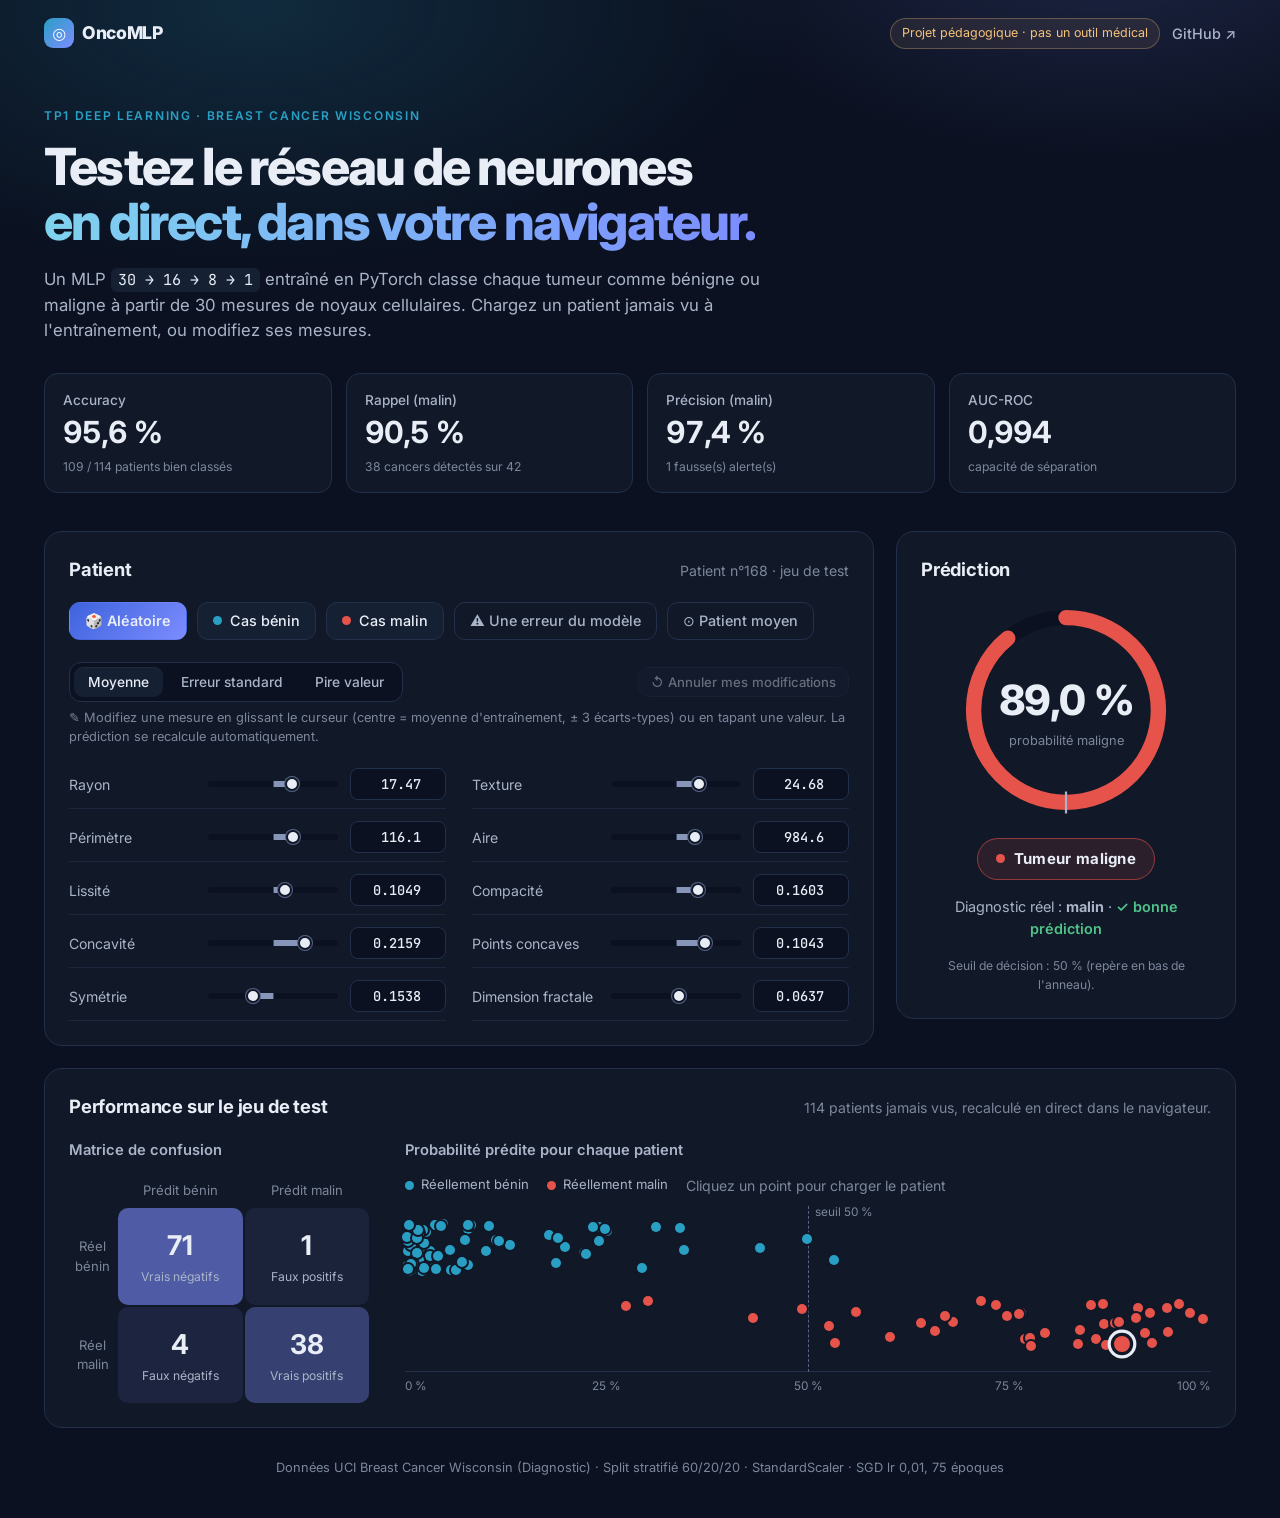
==== commit 5490842a: "Curseurs pour modifier les mesures + animation de chargement de la prédiction - curseur ± 3 écarts-t" ====
--- a/docs/index.html
+++ b/docs/index.html
@@ -85,16 +85,50 @@
 
 /* Features */
 .features { display: grid; grid-template-columns: repeat(auto-fit, minmax(330px, 1fr)); gap: 4px 26px; }
-.feat { display: grid; grid-template-columns: 1fr 96px 96px; align-items: center; gap: 12px; padding: 8px 0; border-bottom: 1px solid rgba(35, 48, 74, .6); }
+.feat { display: grid; grid-template-columns: minmax(0, 1fr) 130px 96px; align-items: center; gap: 12px; padding: 8px 0; border-bottom: 1px solid rgba(35, 48, 74, .6); }
 .feat-name { font-size: .88rem; color: var(--text-2); white-space: nowrap; overflow: hidden; text-overflow: ellipsis; }
-.zbar { position: relative; height: 8px; background: var(--bg); border-radius: 4px; }
-.zbar::after { content: ""; position: absolute; left: 50%; top: -3px; bottom: -3px; width: 1px; background: #3a4a6b; }
-.zbar-fill { position: absolute; top: 0; bottom: 0; background: #8796b8; border-radius: 4px; transition: left .25s, width .25s; }
-.feat input {
+.feat.edited .feat-name { color: var(--text); font-weight: 600; }
+.feat.edited .feat-name::before { content: "✎ "; color: var(--accent); }
+.feat input[type=number] {
   width: 100%; background: var(--bg); border: 1px solid var(--border); color: var(--text); border-radius: 8px;
   padding: 6px 9px; font: 500 .85rem "JetBrains Mono", monospace; text-align: right; outline: none;
 }
-.feat input:focus { border-color: var(--accent); box-shadow: 0 0 0 3px rgba(124, 140, 255, .18); }
+.feat.edited input[type=number] { border-color: rgba(124, 140, 255, .55); }
+.feat input[type=number]:focus { border-color: var(--accent); box-shadow: 0 0 0 3px rgba(124, 140, 255, .18); }
+
+/* Curseur : piste sombre, repère central = moyenne, remplissage du centre à la valeur */
+.feat input[type=range] {
+  -webkit-appearance: none; appearance: none; width: 100%; height: 22px; margin: 0; background: transparent; cursor: pointer;
+  --from: 50%; --to: 50%;
+}
+.feat input[type=range]::-webkit-slider-runnable-track {
+  height: 6px; border-radius: 3px;
+  background:
+    linear-gradient(#3a4a6b, #3a4a6b) 50% 0 / 1px 100% no-repeat,
+    linear-gradient(90deg, transparent var(--from), #8796b8 var(--from), #8796b8 var(--to), transparent var(--to)),
+    var(--bg);
+}
+.feat input[type=range]::-moz-range-track {
+  height: 6px; border-radius: 3px;
+  background:
+    linear-gradient(#3a4a6b, #3a4a6b) 50% 0 / 1px 100% no-repeat,
+    linear-gradient(90deg, transparent var(--from), #8796b8 var(--from), #8796b8 var(--to), transparent var(--to)),
+    var(--bg);
+}
+.feat input[type=range]::-webkit-slider-thumb {
+  -webkit-appearance: none; width: 14px; height: 14px; margin-top: -4px; border-radius: 50%;
+  background: var(--text); border: 2px solid var(--surface); box-shadow: 0 0 0 1px #56648a; transition: transform .12s;
+}
+.feat input[type=range]::-moz-range-thumb { width: 12px; height: 12px; border-radius: 50%; background: var(--text); border: 2px solid var(--surface); }
+.feat input[type=range]:hover::-webkit-slider-thumb, .feat input[type=range]:active::-webkit-slider-thumb { transform: scale(1.25); box-shadow: 0 0 0 4px rgba(124, 140, 255, .25); }
+.feat.edited input[type=range]::-webkit-slider-thumb { background: var(--accent); }
+
+.toolbar { display: flex; justify-content: space-between; align-items: center; gap: 12px; flex-wrap: wrap; margin-bottom: 4px; }
+.toolbar .tabs { margin-bottom: 0; }
+.edit-tools { display: flex; align-items: center; gap: 10px; }
+.edit-count { font-size: .8rem; color: var(--accent); font-weight: 600; }
+.btn.small { padding: 6px 12px; font-size: .82rem; }
+.btn:disabled { opacity: .4; cursor: default; transform: none; }
 
 /* Result */
 .result { position: sticky; top: 20px; text-align: center; }
@@ -113,6 +147,17 @@
 .truth { margin-top: 16px; font-size: .9rem; color: var(--text-2); min-height: 1.4em; }
 .truth .ok { color: #4fc38a; font-weight: 600; }
 .truth .ko { color: #f08a84; font-weight: 600; }
+.truth .delta { color: var(--muted); font-size: .82rem; }
+
+/* Chargement de la prédiction */
+@keyframes spin { from { transform: rotate(-90deg); } to { transform: rotate(270deg); } }
+@keyframes pulse { 50% { opacity: .45; } }
+.result.loading .ring { animation: spin .9s linear infinite; }
+.result.loading .ring-fill { stroke: var(--accent) !important; stroke-dashoffset: 400 !important; transition: none; }
+.result.loading .ring-tick { opacity: 0; }
+.result.loading .ring-label { animation: pulse 1s ease-in-out infinite; }
+.result.loading .verdict { color: var(--text-2); }
+.spinner { width: 14px; height: 14px; border-radius: 50%; border: 2px solid var(--border); border-top-color: var(--accent); animation: spin .7s linear infinite; }
 .fine { color: var(--muted); font-size: .76rem; margin: 18px 0 0; }
 
 /* Evaluation */
@@ -180,13 +225,21 @@
         <button class="btn" id="btn-benign"><i class="dot benign"></i>Cas bénin</button>
         <button class="btn" id="btn-malignant"><i class="dot malignant"></i>Cas malin</button>
         <button class="btn ghost" id="btn-error">⚠ Une erreur du modèle</button>
+        <button class="btn ghost" id="btn-mean">⊙ Patient moyen</button>
       </div>
-      <div class="tabs" role="tablist" id="tabs"></div>
-      <p class="hint">La barre montre l'écart de chaque mesure à la moyenne d'entraînement, en écarts-types (z-score).</p>
+      <div class="toolbar">
+        <div class="tabs" role="tablist" id="tabs"></div>
+        <div class="edit-tools">
+          <span class="edit-count" id="edit-count"></span>
+          <button class="btn small" id="btn-reset" disabled>↺ Annuler mes modifications</button>
+        </div>
+      </div>
+      <p class="hint">✎ Modifiez une mesure en glissant le curseur (centre = moyenne d'entraînement, ± 3 écarts-types)
+        ou en tapant une valeur. La prédiction se recalcule automatiquement.</p>
       <div class="features" id="features"></div>
     </section>
 
-    <aside class="panel result">
+    <aside class="panel result" id="result">
       <h2>Prédiction</h2>
       <div class="ring-wrap">
         <svg viewBox="0 0 200 200" class="ring">
@@ -267,7 +320,7 @@
   const fmt = v => (Math.round(v * 10000) / 10000).toString();
   const pct = v => `${(v * 100).toFixed(1).replace(".", ",")} %`;
   const RING = 2 * Math.PI * 84;
-  let model, rows = [], current = null, activeTab = 0, values = [];
+  let model, rows = [], current = null, activeTab = 0, values = [], base = [], timer;
 
   // Le modèle est injecté dans la page par build.py (window.MODEL)
   function init(m) {
@@ -306,6 +359,8 @@
     });
   }
 
+  // Chaque mesure se règle au curseur (± 3 écarts-types autour de la moyenne d'entraînement)
+  // ou au clavier (valeur libre).
   function buildFeatures() {
     const box = $("features");
     box.innerHTML = "";
@@ -316,50 +371,82 @@
       row.className = "feat";
       row.innerHTML = `
         <span class="feat-name" title="${model.feature_names[i]}">${FR[baseName(model.feature_names[i])]}</span>
-        <div class="zbar"><div class="zbar-fill"></div></div>
-        <input type="number" step="any">`;
-      const input = row.querySelector("input");
-      input.value = values[i] !== undefined ? fmt(values[i]) : "";
+        <input type="range" min="-3" max="3" step="0.01" aria-label="${FR[baseName(model.feature_names[i])]}">
+        <input type="number" step="any" min="0">`;
+      const [slider, input] = row.querySelectorAll("input");
+      slider.addEventListener("input", () => {
+        values[i] = Math.max(0, model.scaler.mean[i] + parseFloat(slider.value) * model.scaler.scale[i]);
+        input.value = fmt(values[i]);
+        changed();
+      });
       input.addEventListener("input", () => {
         values[i] = parseFloat(input.value);
-        current = null;
-        update();
+        changed();
       });
-      const bar = row.querySelector(".zbar");
-      bar.addEventListener("mousemove", e => showTip(e, `z = ${zscore(i).toFixed(2)} écart-type(s)<br><span style="color:#a9b4c8">moyenne train : ${fmt(model.scaler.mean[i])}</span>`));
-      bar.addEventListener("mouseleave", hideTip);
-      rows[i] = { input, fill: row.querySelector(".zbar-fill") };
+      slider.addEventListener("mousemove", e => showTip(e,
+        `${zscore(i) >= 0 ? "+" : ""}${zscore(i).toFixed(2)} écart-type(s) vs moyenne<br><span style="color:#a9b4c8">moyenne d'entraînement : ${fmt(model.scaler.mean[i])}</span>`));
+      slider.addEventListener("mouseleave", hideTip);
+      rows[i] = { row, slider, input };
       box.appendChild(row);
     }
-    updateBars();
+    syncInputs();
   }
 
   function zscore(i) { return (values[i] - model.scaler.mean[i]) / model.scaler.scale[i]; }
 
-  function updateBars() {
+  function syncInputs() {
     for (const i in rows) {
+      const { row, slider, input } = rows[i];
+      if (document.activeElement !== input) input.value = values[i] === undefined || Number.isNaN(values[i]) ? "" : fmt(values[i]);
       const z = Math.max(-3, Math.min(3, zscore(+i) || 0));
-      const w = Math.abs(z) / 3 * 50;
-      rows[i].fill.style.left = `${z < 0 ? 50 - w : 50}%`;
-      rows[i].fill.style.width = `${w}%`;
+      if (document.activeElement !== slider) slider.value = z;
+      // Remplissage du curseur depuis le centre (moyenne) jusqu'à la valeur
+      const pos = (z + 3) / 6 * 100;
+      slider.style.setProperty("--from", `${Math.min(50, pos)}%`);
+      slider.style.setProperty("--to", `${Math.max(50, pos)}%`);
+      row.classList.toggle("edited", base.length > 0 && Math.abs(values[i] - base[i]) > 1e-9);
     }
+    const n = editedCount();
+    $("btn-reset").disabled = n === 0;
+    $("edit-count").textContent = n ? `${n} mesure${n > 1 ? "s" : ""} modifiée${n > 1 ? "s" : ""}` : "";
+  }
+
+  function editedCount() {
+    return base.length ? values.filter((v, i) => Math.abs(v - base[i]) > 1e-9).length : 0;
   }
 
   function pick(list) { return list[Math.floor(Math.random() * list.length)]; }
 
   function loadPatient(p) {
     current = p;
+    base = p.x.slice();
     values = p.x.slice();
-    for (const i in rows) rows[i].input.value = fmt(values[i]);
     $("source").textContent = `Patient n°${p.index} · jeu de test`;
-    update();
-  }
-
-  // ---------- Prédiction ----------
+    changed();
+  }
+
+  function changed() {
+    syncInputs();
+    schedulePredict();
+  }
+
+  // ---------- Prédiction (avec petit temps d'analyse) ----------
+  function schedulePredict() {
+    $("result").classList.add("loading");
+    $("ring-value").textContent = "";
+    $("verdict").className = "verdict";
+    $("verdict").innerHTML = `<span class="spinner"></span>Analyse en cours…`;
+    $("truth").textContent = "";
+    clearTimeout(timer);
+    timer = setTimeout(update, 700);
+  }
+
   function update() {
-    updateBars();
+    $("result").classList.remove("loading");
     document.querySelectorAll(".strip .pt").forEach(el => el.classList.toggle("current", current && +el.dataset.index === current.index));
     if (values.length !== 30 || values.some(Number.isNaN)) {
+      $("ring-value").textContent = "—";
+      $("ring-fill").style.strokeDashoffset = RING;
       $("verdict").textContent = "Valeurs incomplètes";
       $("verdict").className = "verdict";
       return;
@@ -372,13 +459,18 @@
     $("ring-value").textContent = pct(prob);
     $("verdict").innerHTML = `<i class="dot ${malignant ? "malignant" : "benign"}"></i>${malignant ? "Tumeur maligne" : "Tumeur bénigne"}`;
     $("verdict").className = "verdict " + (malignant ? "malignant" : "benign");
-    if (current) {
+    const truth = current && `<b>${current.label === 1 ? "malin" : "bénin"}</b>`;
+    if (current && editedCount() === 0) {
       const ok = (current.label === 1) === malignant;
-      $("truth").innerHTML = `Diagnostic réel : <b>${current.label === 1 ? "malin" : "bénin"}</b> · ` +
+      $("truth").innerHTML = `Diagnostic réel : ${truth} · ` +
         (ok ? `<span class="ok">✓ bonne prédiction</span>` : `<span class="ko">✗ erreur du modèle</span>`);
+    } else if (current) {
+      const before = current.prob;
+      const delta = (prob - before) * 100;
+      $("truth").innerHTML = `Patient n°${current.index} modifié · diagnostic d'origine : ${truth}<br>` +
+        `<span class="delta">${delta >= 0 ? "+" : ""}${delta.toFixed(1).replace(".", ",")} pts vs les valeurs d'origine (${pct(before)})</span>`;
     } else {
-      $("source").textContent = "Valeurs modifiées à la main";
-      $("truth").textContent = "Diagnostic réel inconnu (saisie manuelle).";
+      $("truth").textContent = "Patient fictif : diagnostic réel inconnu.";
     }
   }
 
@@ -451,6 +543,14 @@
   $("btn-benign").onclick = () => loadPatient(pick(model.test_set.filter(p => p.label === 0)));
   $("btn-malignant").onclick = () => loadPatient(pick(model.test_set.filter(p => p.label === 1)));
   $("btn-error").onclick = () => loadPatient(pick(model.test_set.filter(p => (p.prob >= 0.5 ? 1 : 0) !== p.label)));
+  $("btn-mean").onclick = () => {
+    current = null;
+    base = model.scaler.mean.slice();
+    values = base.slice();
+    $("source").textContent = "Patient moyen (fictif)";
+    changed();
+  };
+  $("btn-reset").onclick = () => { values = base.slice(); changed(); };
 
   init(window.MODEL);
 }
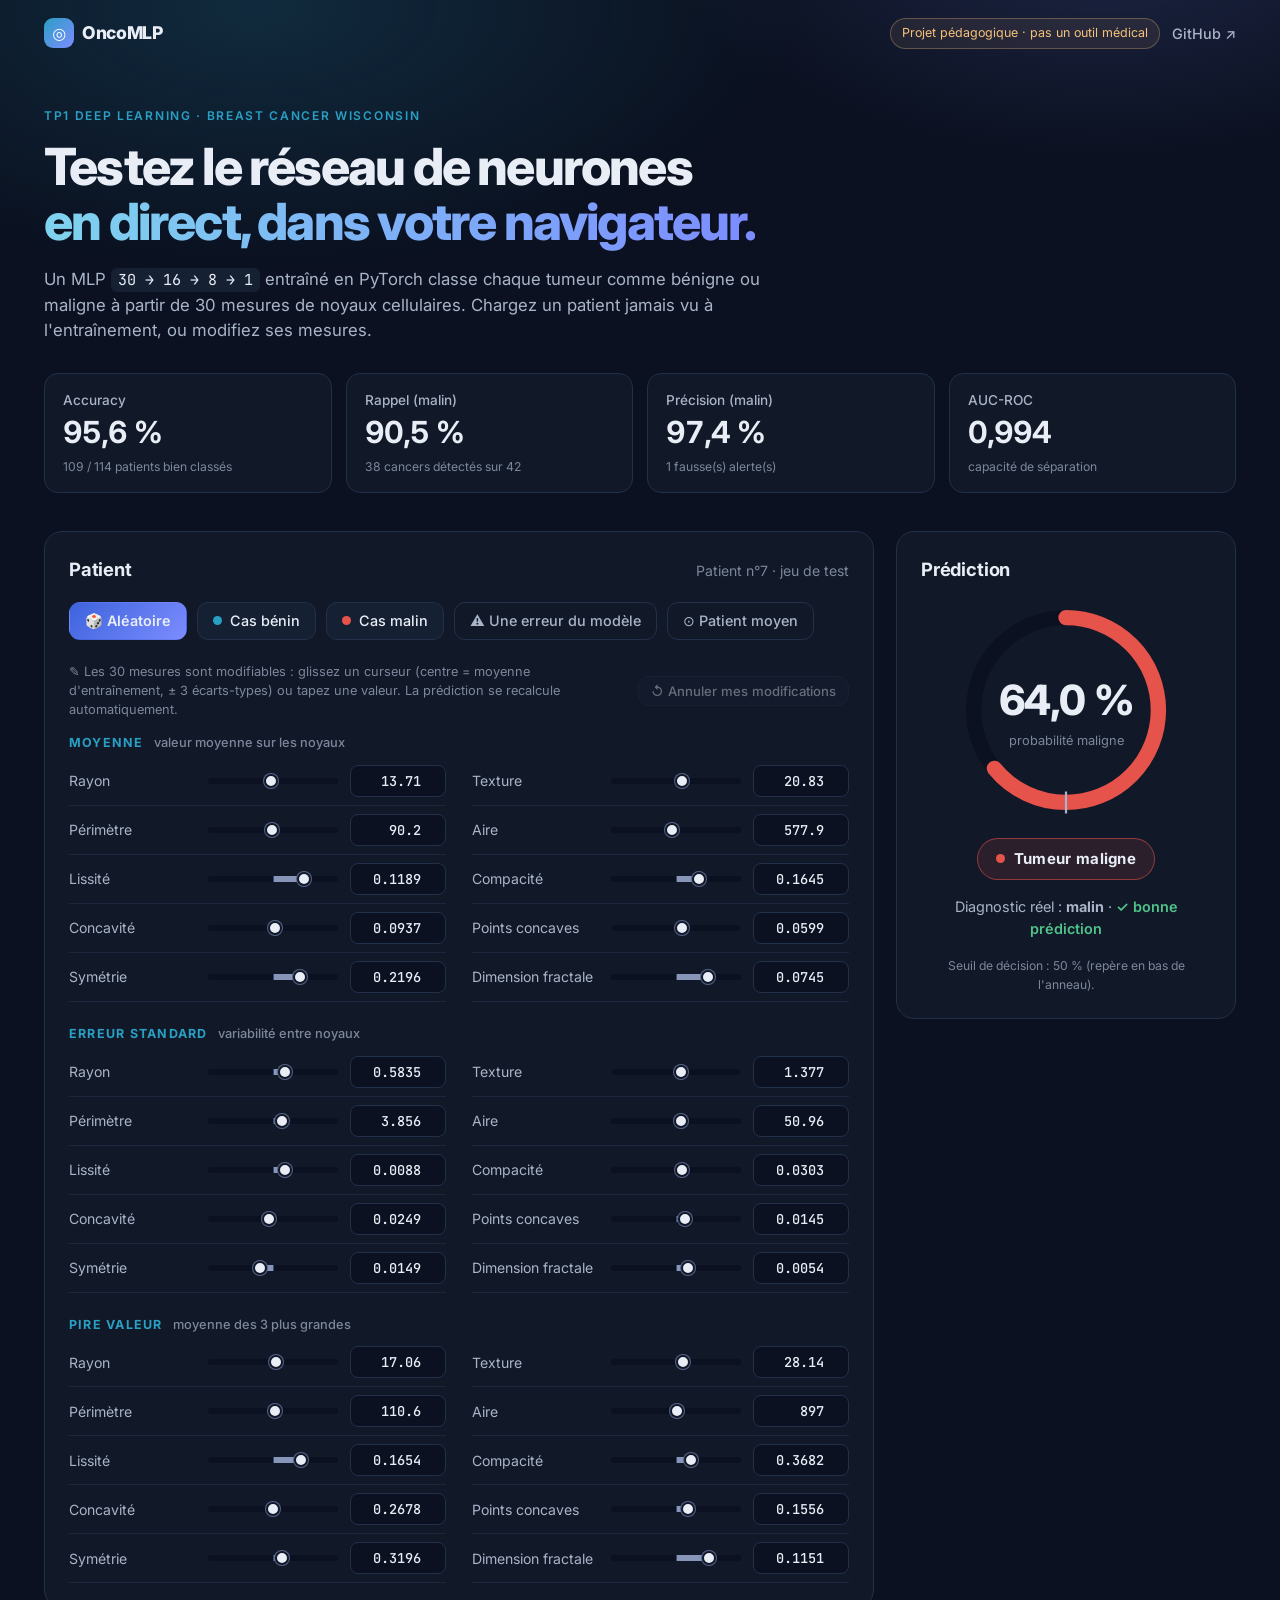
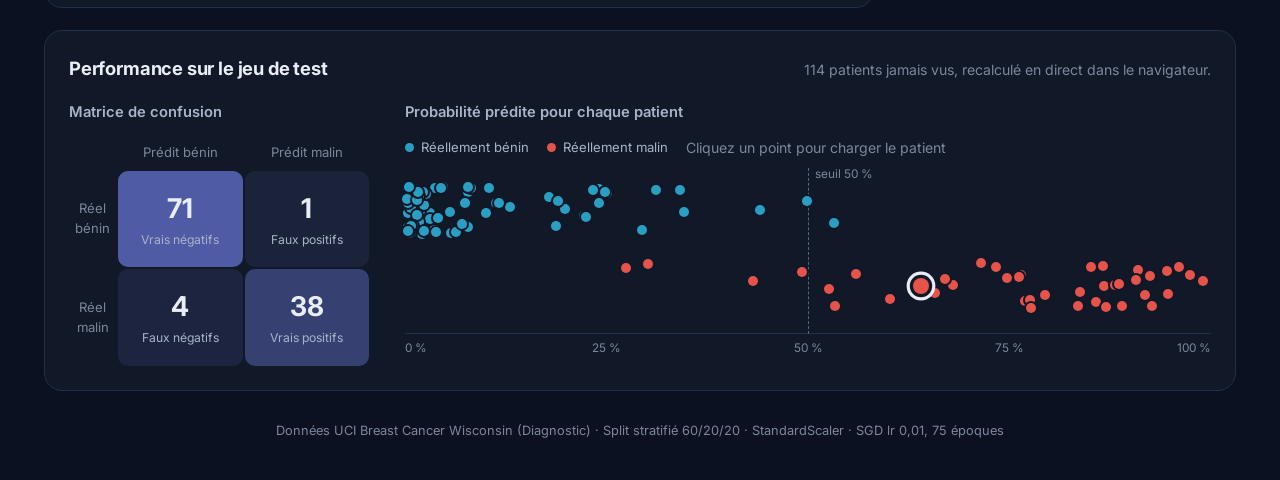
==== commit a4be7373: "Affiche les 30 mesures en même temps (3 blocs au lieu d'onglets) Co-Authored-By: Claude Opus 5.5 <no" ====
--- a/docs/index.html
+++ b/docs/index.html
@@ -77,14 +77,13 @@
 .dot.benign { background: var(--benign); }
 .dot.malignant { background: var(--malignant); }
 
-/* Tabs */
-.tabs { display: inline-flex; background: var(--bg); border: 1px solid var(--border); border-radius: 12px; padding: 4px; gap: 4px; margin-bottom: 10px; }
-.tab { border: 0; background: transparent; color: var(--text-2); font: 500 .86rem "Inter", sans-serif; padding: 7px 14px; border-radius: 9px; cursor: pointer; }
-.tab.active { background: var(--surface-2); color: var(--text); box-shadow: 0 1px 0 rgba(255,255,255,.04) inset; }
 .hint { color: var(--muted); font-size: .8rem; margin: 6px 0 14px; }
 
 /* Features */
-.features { display: grid; grid-template-columns: repeat(auto-fit, minmax(330px, 1fr)); gap: 4px 26px; }
+.features { display: flex; flex-direction: column; gap: 22px; }
+.feat-group h3 { margin: 0 0 4px; font-size: .78rem; text-transform: uppercase; letter-spacing: .1em; color: var(--benign); font-weight: 700; }
+.feat-group h3 span { text-transform: none; letter-spacing: 0; color: var(--muted); font-weight: 500; margin-left: 6px; font-size: .8rem; }
+.feat-grid { display: grid; grid-template-columns: repeat(auto-fit, minmax(330px, 1fr)); gap: 0 26px; }
 .feat { display: grid; grid-template-columns: minmax(0, 1fr) 130px 96px; align-items: center; gap: 12px; padding: 8px 0; border-bottom: 1px solid rgba(35, 48, 74, .6); }
 .feat-name { font-size: .88rem; color: var(--text-2); white-space: nowrap; overflow: hidden; text-overflow: ellipsis; }
 .feat.edited .feat-name { color: var(--text); font-weight: 600; }
@@ -123,8 +122,8 @@
 .feat input[type=range]:hover::-webkit-slider-thumb, .feat input[type=range]:active::-webkit-slider-thumb { transform: scale(1.25); box-shadow: 0 0 0 4px rgba(124, 140, 255, .25); }
 .feat.edited input[type=range]::-webkit-slider-thumb { background: var(--accent); }
 
-.toolbar { display: flex; justify-content: space-between; align-items: center; gap: 12px; flex-wrap: wrap; margin-bottom: 4px; }
-.toolbar .tabs { margin-bottom: 0; }
+.toolbar { display: flex; justify-content: space-between; align-items: center; gap: 16px; flex-wrap: wrap; margin-bottom: 14px; }
+.toolbar .hint { flex: 1 1 380px; margin: 0; }
 .edit-tools { display: flex; align-items: center; gap: 10px; }
 .edit-count { font-size: .8rem; color: var(--accent); font-weight: 600; }
 .btn.small { padding: 6px 12px; font-size: .82rem; }
@@ -228,14 +227,14 @@
         <button class="btn ghost" id="btn-mean">⊙ Patient moyen</button>
       </div>
       <div class="toolbar">
-        <div class="tabs" role="tablist" id="tabs"></div>
+        <p class="hint">✎ Les 30 mesures sont modifiables : glissez un curseur (centre = moyenne d'entraînement,
+          ± 3 écarts-types) ou tapez une valeur. La prédiction se recalcule automatiquement.</p>
         <div class="edit-tools">
           <span class="edit-count" id="edit-count"></span>
           <button class="btn small" id="btn-reset" disabled>↺ Annuler mes modifications</button>
         </div>
       </div>
-      <p class="hint">✎ Modifiez une mesure en glissant le curseur (centre = moyenne d'entraînement, ± 3 écarts-types)
-        ou en tapant une valeur. La prédiction se recalcule automatiquement.</p>
+
       <div class="features" id="features"></div>
     </section>
 
@@ -295,9 +294,9 @@
   "concave points": "Points concaves", "symmetry": "Symétrie", "fractal dimension": "Dimension fractale",
 };
 const GROUPS = [
-  { title: "Moyenne", from: 0 },
-  { title: "Erreur standard", from: 10 },
-  { title: "Pire valeur", from: 20 },
+  { title: "Moyenne", desc: "valeur moyenne sur les noyaux", from: 0 },
+  { title: "Erreur standard", desc: "variabilité entre noyaux", from: 10 },
+  { title: "Pire valeur", desc: "moyenne des 3 plus grandes", from: 20 },
 ];
 
 function predict(model, x) {
@@ -320,13 +319,12 @@
   const fmt = v => (Math.round(v * 10000) / 10000).toString();
   const pct = v => `${(v * 100).toFixed(1).replace(".", ",")} %`;
   const RING = 2 * Math.PI * 84;
-  let model, rows = [], current = null, activeTab = 0, values = [], base = [], timer;
+  let model, rows = [], current = null, values = [], base = [], timer;
 
   // Le modèle est injecté dans la page par build.py (window.MODEL)
   function init(m) {
     model = m;
     model.test_set.forEach(p => { p.prob = predict(model, p.x); });
-    buildTabs();
     buildFeatures();
     renderKpis();
     renderConfusion();
@@ -345,49 +343,39 @@
   const hideTip = () => tip.classList.remove("show");
 
   // ---------- Saisie des caractéristiques ----------
-  function buildTabs() {
-    GROUPS.forEach((g, k) => {
-      const b = document.createElement("button");
-      b.className = "tab" + (k === 0 ? " active" : "");
-      b.textContent = g.title;
-      b.onclick = () => {
-        activeTab = k;
-        document.querySelectorAll(".tab").forEach((t, j) => t.classList.toggle("active", j === k));
-        buildFeatures();
-      };
-      $("tabs").appendChild(b);
-    });
-  }
-
   // Chaque mesure se règle au curseur (± 3 écarts-types autour de la moyenne d'entraînement)
   // ou au clavier (valeur libre).
   function buildFeatures() {
     const box = $("features");
-    box.innerHTML = "";
-    rows = [];
-    const from = GROUPS[activeTab].from;
-    for (let i = from; i < from + 10; i++) {
-      const row = document.createElement("div");
-      row.className = "feat";
-      row.innerHTML = `
-        <span class="feat-name" title="${model.feature_names[i]}">${FR[baseName(model.feature_names[i])]}</span>
-        <input type="range" min="-3" max="3" step="0.01" aria-label="${FR[baseName(model.feature_names[i])]}">
-        <input type="number" step="any" min="0">`;
-      const [slider, input] = row.querySelectorAll("input");
-      slider.addEventListener("input", () => {
-        values[i] = Math.max(0, model.scaler.mean[i] + parseFloat(slider.value) * model.scaler.scale[i]);
-        input.value = fmt(values[i]);
-        changed();
-      });
-      input.addEventListener("input", () => {
-        values[i] = parseFloat(input.value);
-        changed();
-      });
-      slider.addEventListener("mousemove", e => showTip(e,
-        `${zscore(i) >= 0 ? "+" : ""}${zscore(i).toFixed(2)} écart-type(s) vs moyenne<br><span style="color:#a9b4c8">moyenne d'entraînement : ${fmt(model.scaler.mean[i])}</span>`));
-      slider.addEventListener("mouseleave", hideTip);
-      rows[i] = { row, slider, input };
-      box.appendChild(row);
+    for (const g of GROUPS) {
+      const group = document.createElement("div");
+      group.className = "feat-group";
+      group.innerHTML = `<h3>${g.title} <span>${g.desc}</span></h3><div class="feat-grid"></div>`;
+      box.appendChild(group);
+      const grid = group.querySelector(".feat-grid");
+      for (let i = g.from; i < g.from + 10; i++) {
+        const row = document.createElement("div");
+        row.className = "feat";
+        row.innerHTML = `
+          <span class="feat-name" title="${model.feature_names[i]}">${FR[baseName(model.feature_names[i])]}</span>
+          <input type="range" min="-3" max="3" step="0.01" aria-label="${FR[baseName(model.feature_names[i])]}">
+          <input type="number" step="any" min="0">`;
+        const [slider, input] = row.querySelectorAll("input");
+        slider.addEventListener("input", () => {
+          values[i] = Math.max(0, model.scaler.mean[i] + parseFloat(slider.value) * model.scaler.scale[i]);
+          input.value = fmt(values[i]);
+          changed();
+        });
+        input.addEventListener("input", () => {
+          values[i] = parseFloat(input.value);
+          changed();
+        });
+        slider.addEventListener("mousemove", e => showTip(e,
+          `${zscore(i) >= 0 ? "+" : ""}${zscore(i).toFixed(2)} écart-type(s) vs moyenne<br><span style="color:#a9b4c8">moyenne d'entraînement : ${fmt(model.scaler.mean[i])}</span>`));
+        slider.addEventListener("mouseleave", hideTip);
+        rows[i] = { row, slider, input };
+        grid.appendChild(row);
+      }
     }
     syncInputs();
   }
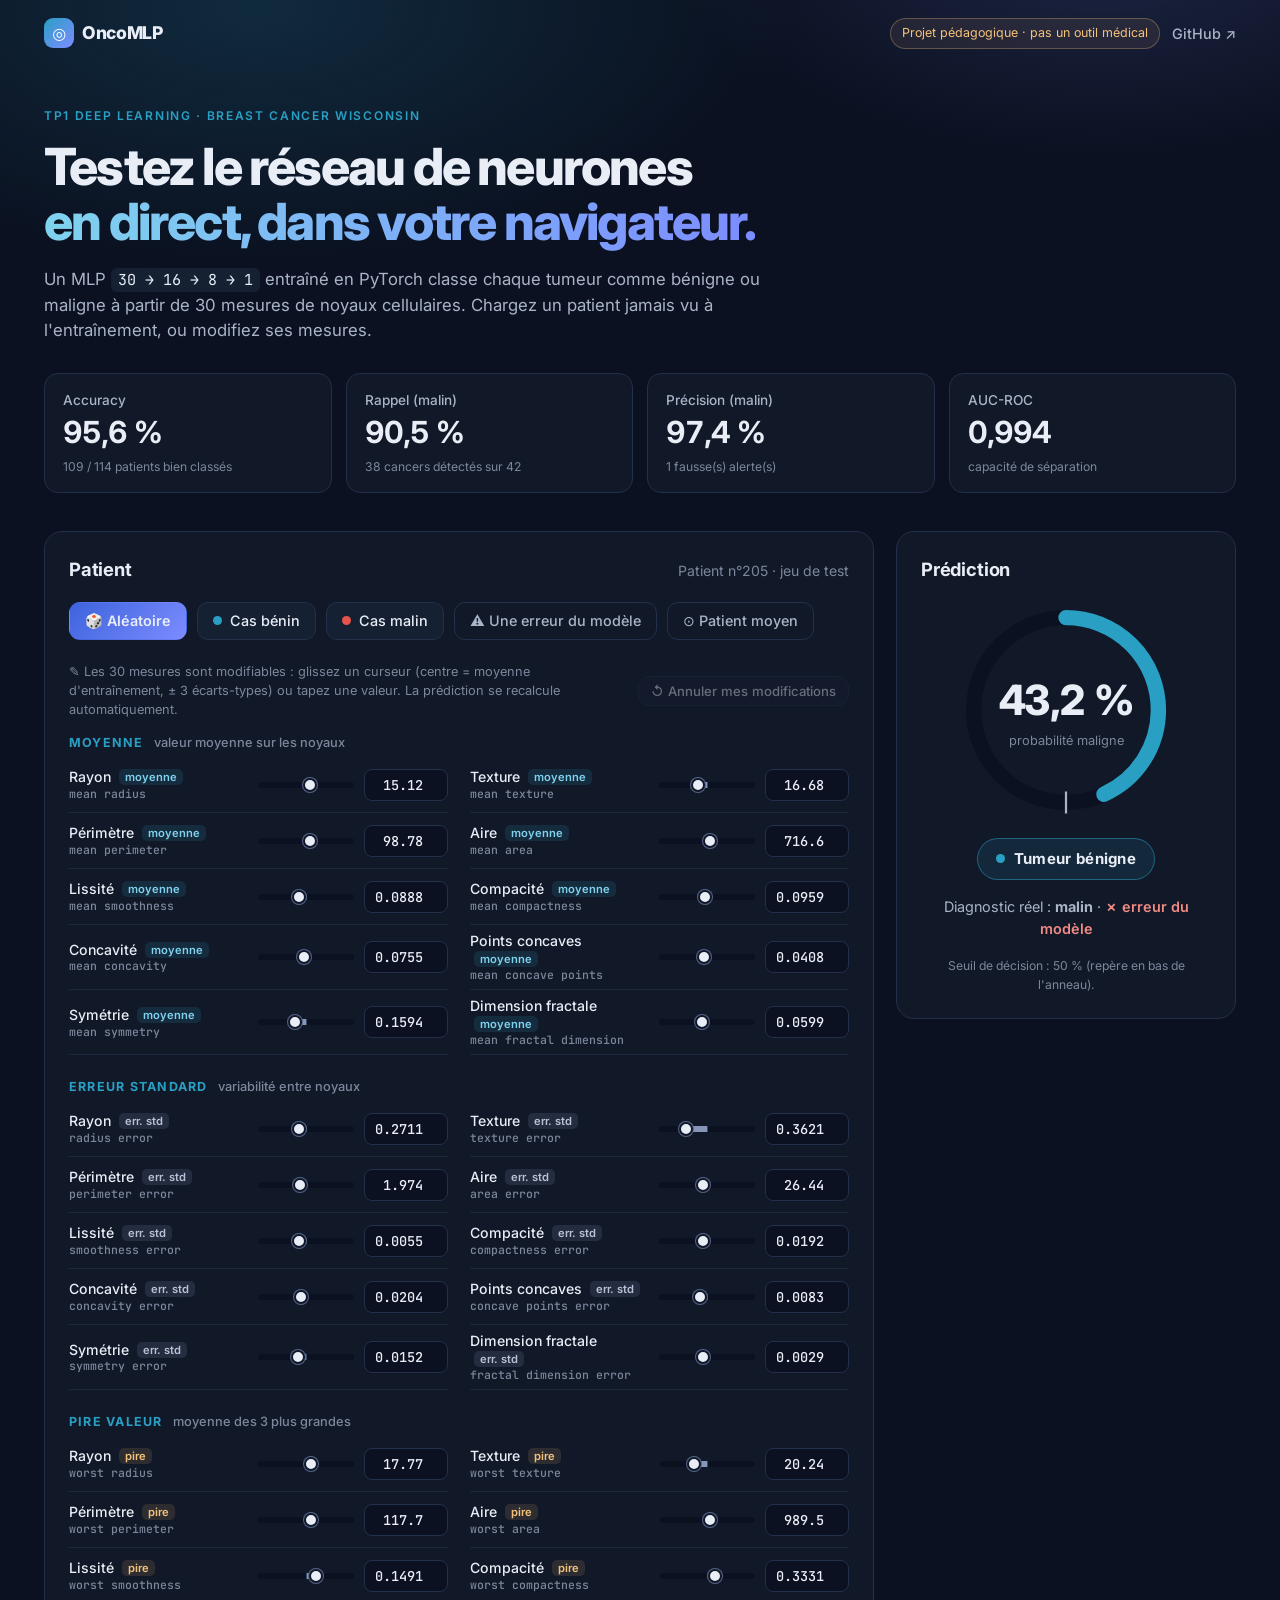
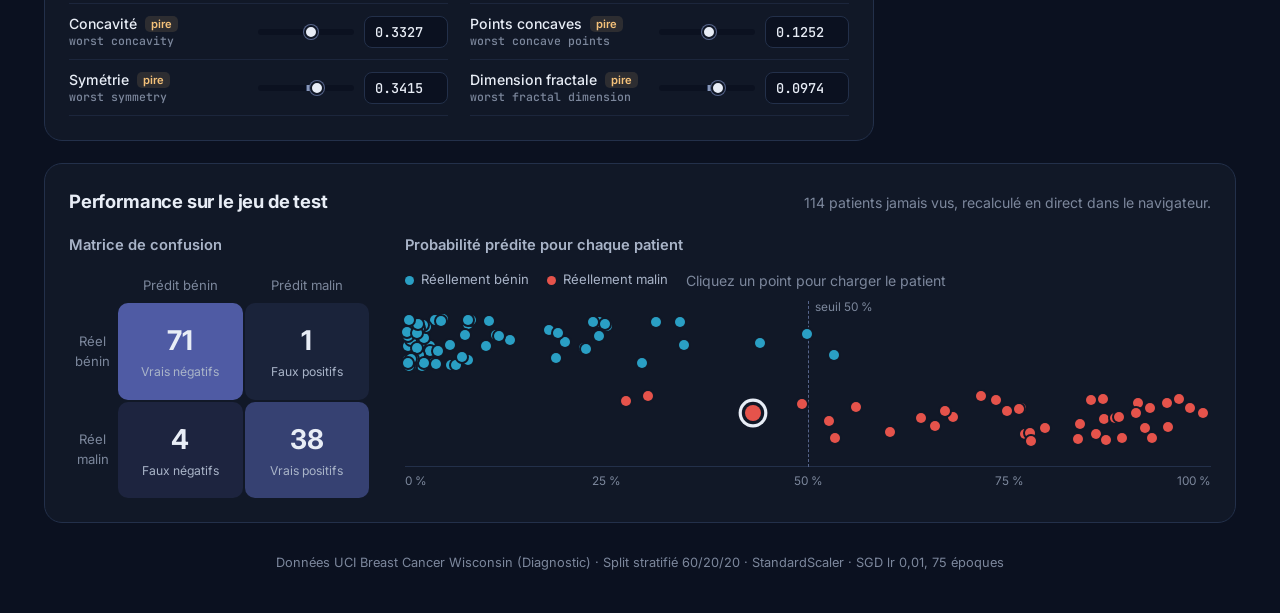
==== commit 8dabf4ad: "Nom complet de chaque mesure : nom français + étiquette (moyenne / err. std / pire) + nom d'origine " ====
--- a/docs/index.html
+++ b/docs/index.html
@@ -83,11 +83,17 @@
 .features { display: flex; flex-direction: column; gap: 22px; }
 .feat-group h3 { margin: 0 0 4px; font-size: .78rem; text-transform: uppercase; letter-spacing: .1em; color: var(--benign); font-weight: 700; }
 .feat-group h3 span { text-transform: none; letter-spacing: 0; color: var(--muted); font-weight: 500; margin-left: 6px; font-size: .8rem; }
-.feat-grid { display: grid; grid-template-columns: repeat(auto-fit, minmax(330px, 1fr)); gap: 0 26px; }
-.feat { display: grid; grid-template-columns: minmax(0, 1fr) 130px 96px; align-items: center; gap: 12px; padding: 8px 0; border-bottom: 1px solid rgba(35, 48, 74, .6); }
-.feat-name { font-size: .88rem; color: var(--text-2); white-space: nowrap; overflow: hidden; text-overflow: ellipsis; }
-.feat.edited .feat-name { color: var(--text); font-weight: 600; }
-.feat.edited .feat-name::before { content: "✎ "; color: var(--accent); }
+.feat-grid { display: grid; grid-template-columns: repeat(auto-fit, minmax(360px, 1fr)); gap: 0 22px; }
+.feat { display: grid; grid-template-columns: minmax(0, 1fr) 96px 84px; align-items: center; gap: 10px; padding: 7px 0; min-height: 56px; border-bottom: 1px solid rgba(35, 48, 74, .6); }
+.feat-name { display: flex; flex-direction: column; min-width: 0; line-height: 1.25; }
+.feat-name .fr { font-size: .88rem; color: var(--text); font-weight: 500; }
+.feat-name em { font-style: normal; font-size: .7rem; font-weight: 600; padding: 1px 6px; border-radius: 5px; margin-left: 4px; white-space: nowrap; vertical-align: 1px; }
+.feat-name .tag-0 { color: #7fd3ee; background: rgba(42, 159, 196, .14); }
+.feat-name .tag-1 { color: #b9c1d6; background: rgba(135, 150, 184, .16); }
+.feat-name .tag-2 { color: #f5c27a; background: rgba(245, 194, 122, .12); }
+.feat-name small { font: 500 .72rem "JetBrains Mono", monospace; color: var(--muted); white-space: nowrap; overflow: hidden; text-overflow: ellipsis; }
+.feat.edited .feat-name .fr { font-weight: 700; }
+.feat.edited .feat-name .fr::before { content: "✎ "; color: var(--accent); }
 .feat input[type=number] {
   width: 100%; background: var(--bg); border: 1px solid var(--border); color: var(--text); border-radius: 8px;
   padding: 6px 9px; font: 500 .85rem "JetBrains Mono", monospace; text-align: right; outline: none;
@@ -294,9 +300,9 @@
   "concave points": "Points concaves", "symmetry": "Symétrie", "fractal dimension": "Dimension fractale",
 };
 const GROUPS = [
-  { title: "Moyenne", desc: "valeur moyenne sur les noyaux", from: 0 },
-  { title: "Erreur standard", desc: "variabilité entre noyaux", from: 10 },
-  { title: "Pire valeur", desc: "moyenne des 3 plus grandes", from: 20 },
+  { title: "Moyenne", tag: "moyenne", desc: "valeur moyenne sur les noyaux", from: 0 },
+  { title: "Erreur standard", tag: "err. std", desc: "variabilité entre noyaux", from: 10 },
+  { title: "Pire valeur", tag: "pire", desc: "moyenne des 3 plus grandes", from: 20 },
 ];
 
 function predict(model, x) {
@@ -357,8 +363,8 @@
         const row = document.createElement("div");
         row.className = "feat";
         row.innerHTML = `
-          <span class="feat-name" title="${model.feature_names[i]}">${FR[baseName(model.feature_names[i])]}</span>
-          <input type="range" min="-3" max="3" step="0.01" aria-label="${FR[baseName(model.feature_names[i])]}">
+          <span class="feat-name"><span class="fr">${FR[baseName(model.feature_names[i])]} <em class="tag-${g.from / 10}">${g.tag}</em></span><small>${model.feature_names[i]}</small></span>
+          <input type="range" min="-3" max="3" step="0.01" aria-label="${FR[baseName(model.feature_names[i])]} (${g.tag})">
           <input type="number" step="any" min="0">`;
         const [slider, input] = row.querySelectorAll("input");
         slider.addEventListener("input", () => {
@@ -456,7 +462,7 @@
       const before = current.prob;
       const delta = (prob - before) * 100;
       $("truth").innerHTML = `Patient n°${current.index} modifié · diagnostic d'origine : ${truth}<br>` +
-        `<span class="delta">${delta >= 0 ? "+" : ""}${delta.toFixed(1).replace(".", ",")} pts vs les valeurs d'origine (${pct(before)})</span>`;
+        `<span class="delta">${Math.abs(delta) < 0.05 ? "±" : delta > 0 ? "+" : "−"}${Math.abs(delta).toFixed(1).replace(".", ",")} pts vs les valeurs d'origine (${pct(before)})</span>`;
     } else {
       $("truth").textContent = "Patient fictif : diagnostic réel inconnu.";
     }
